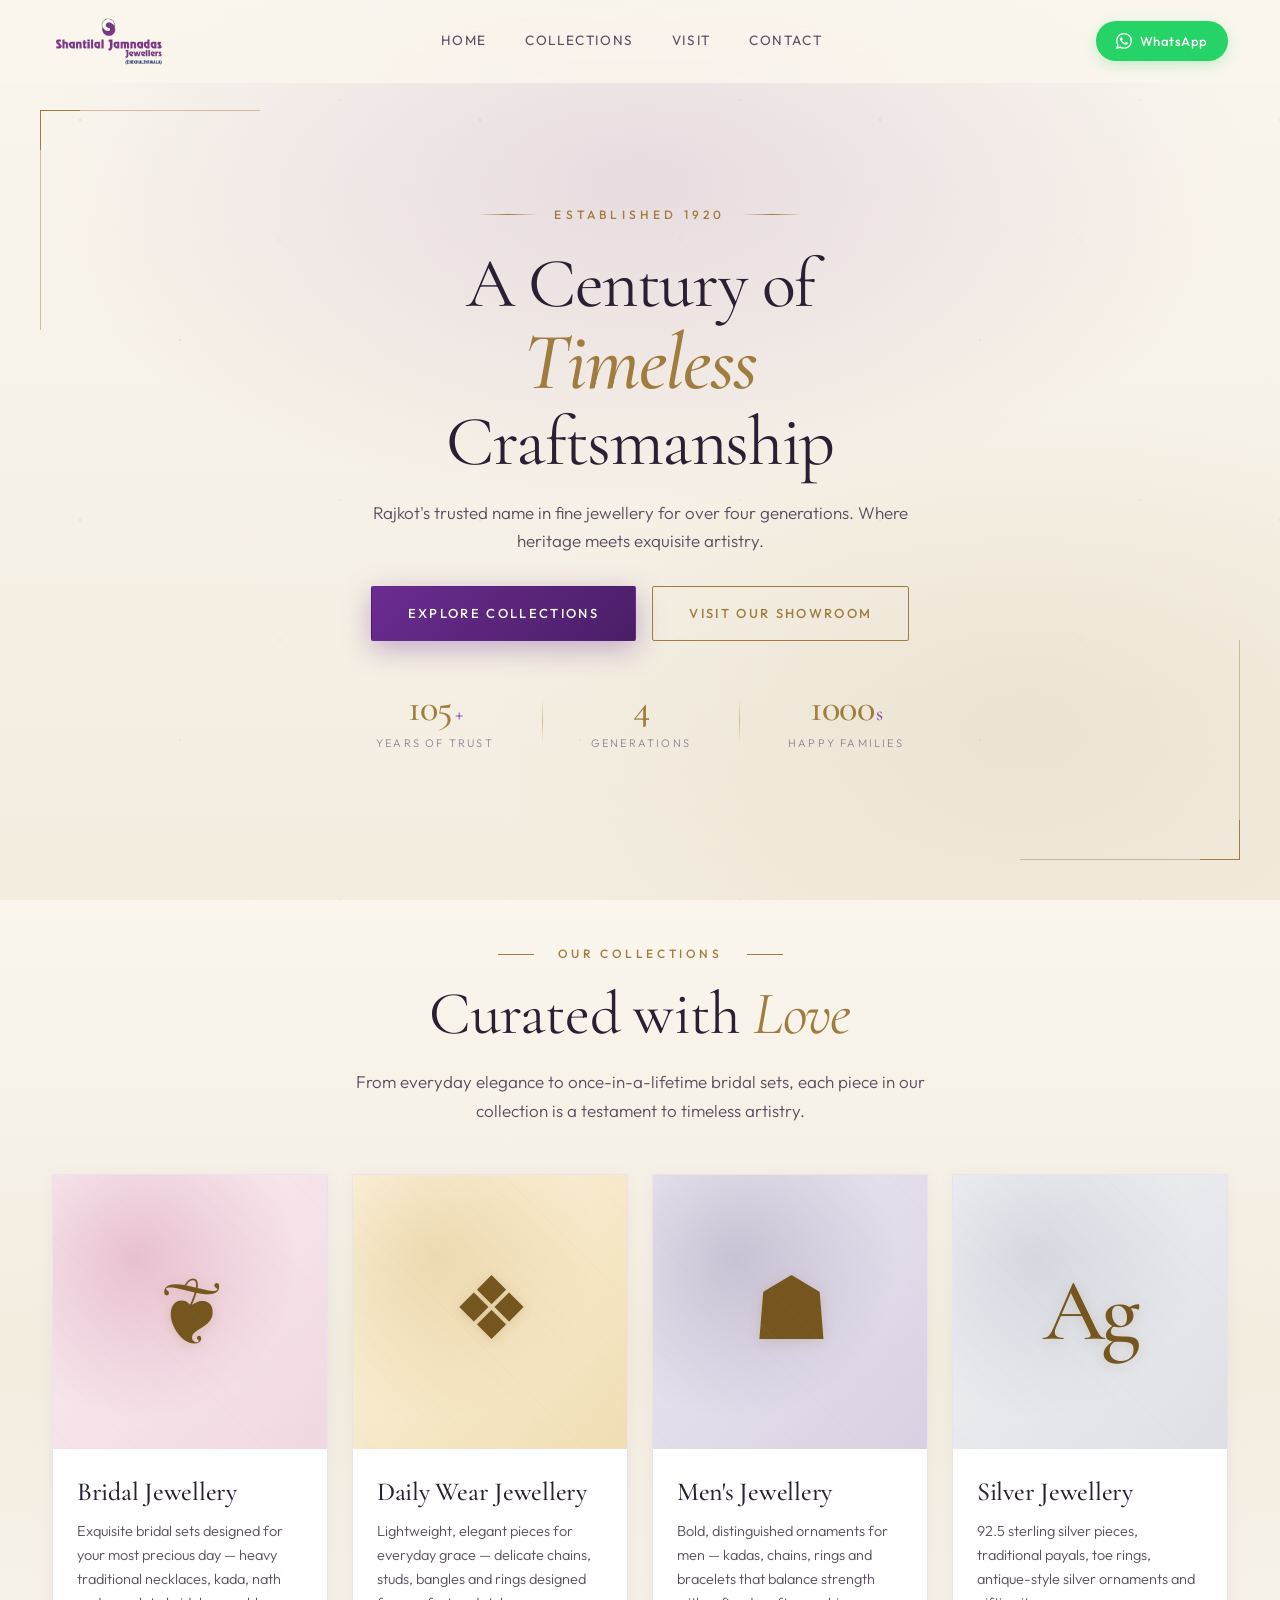
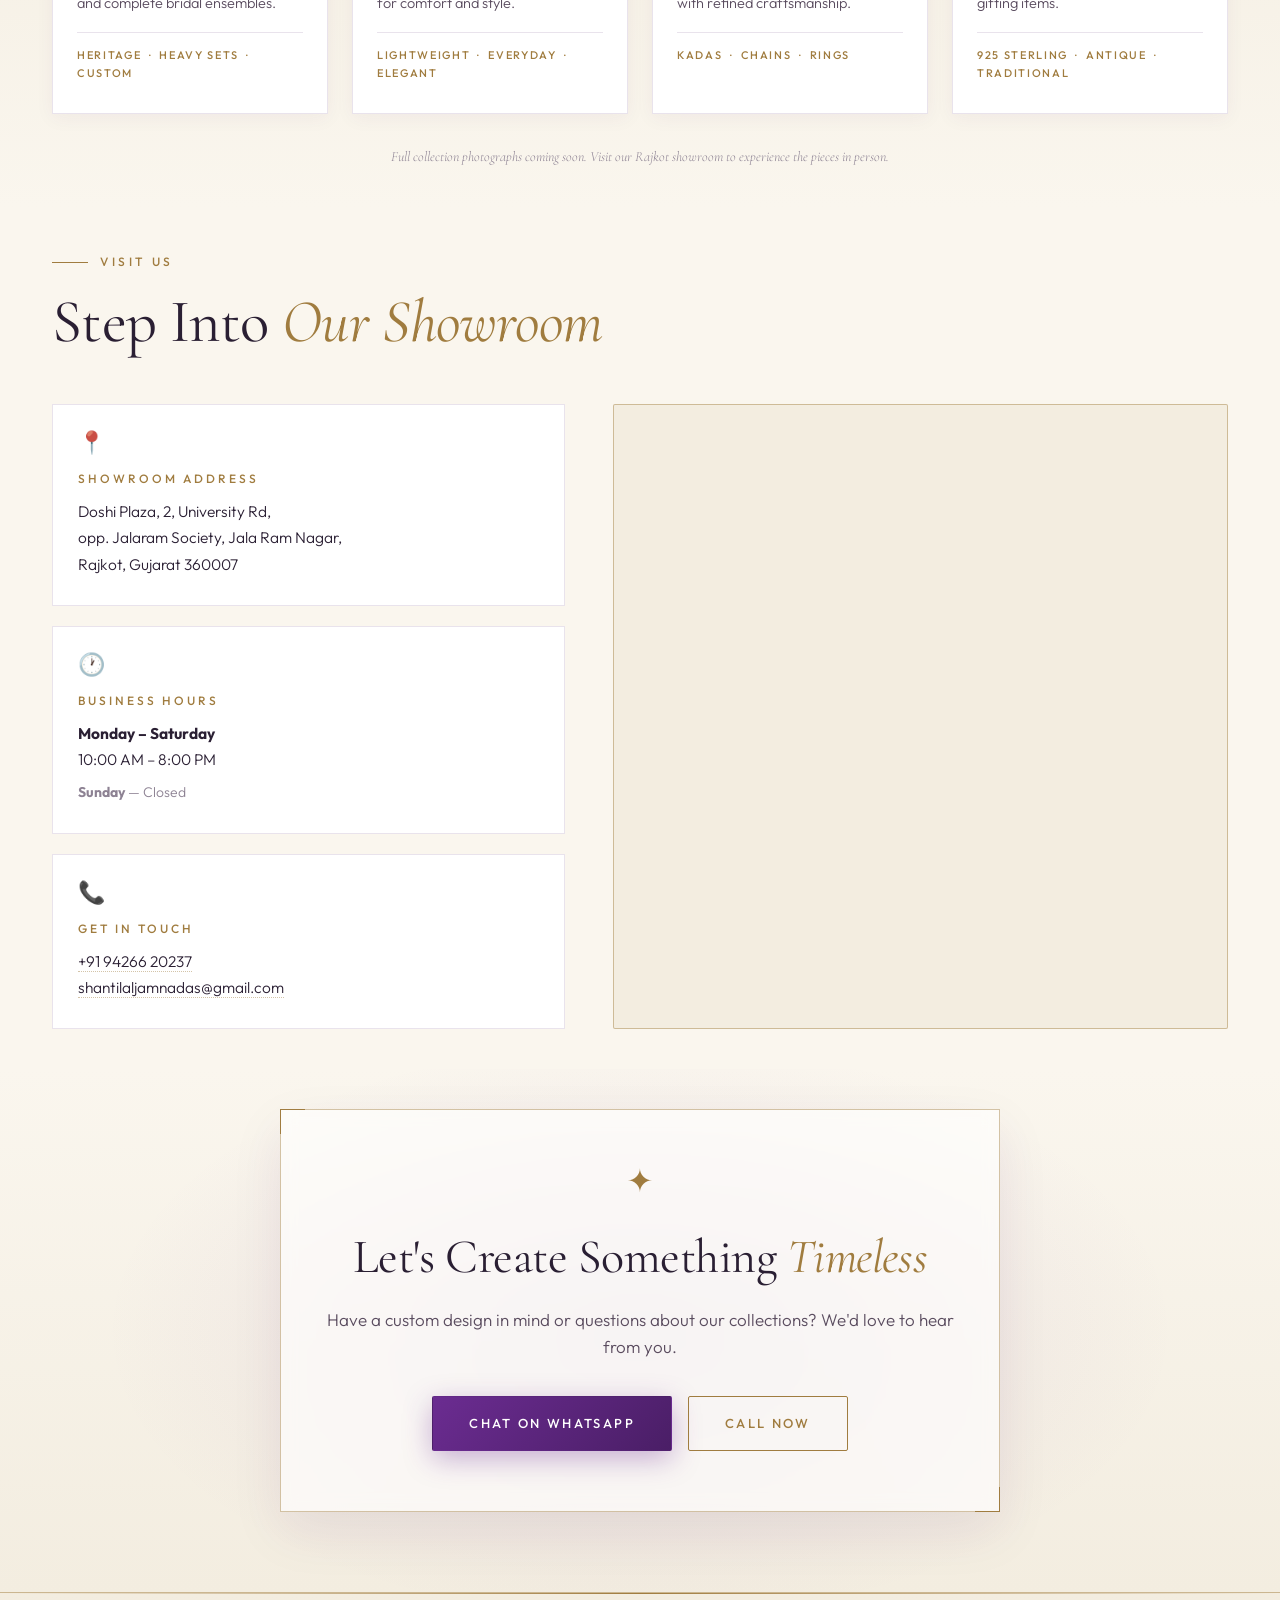
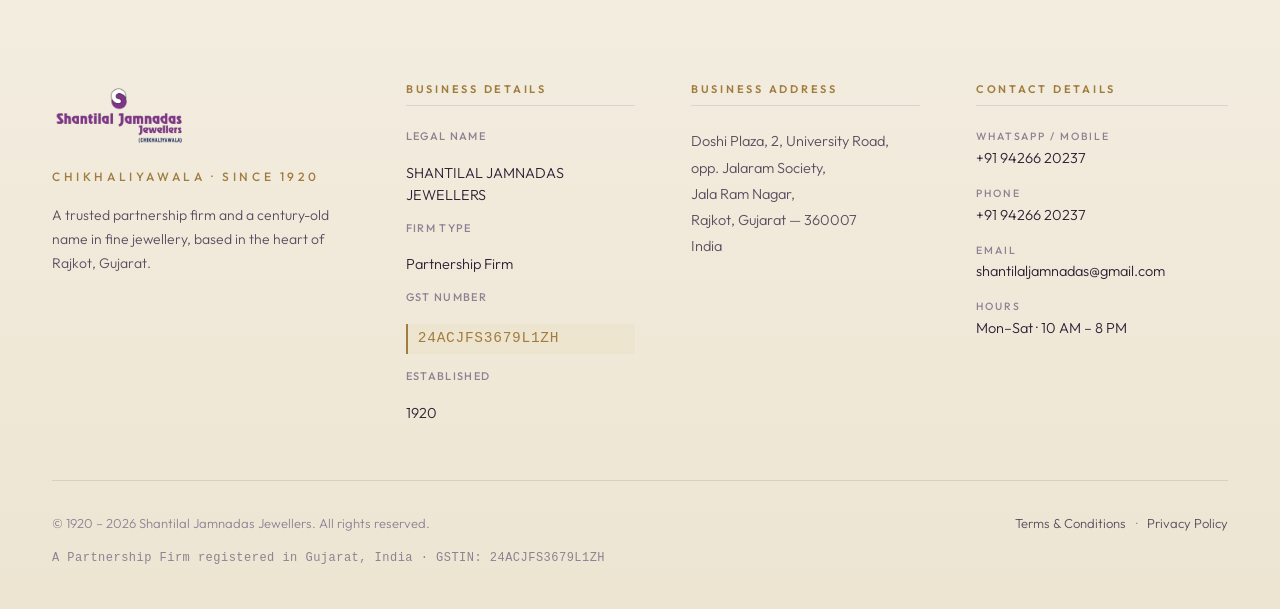
==== index.html @ 240d9456 "feat: initialize Shantilal Jewellery Shop website with landing page and collection showcase" ====
<!DOCTYPE html>
<html lang="en">
<head>
<meta charset="UTF-8" />
<meta name="viewport" content="width=device-width, initial-scale=1.0" />
<title>Shantilal Jamnadas Jewellers — Since 1920 | Rajkot</title>
<meta name="description" content="Shantilal Jamnadas Jewellers (Chikhaliyawala) — a trusted name in fine jewellery since 1920. Gold, Diamond, Silver & Bridal collections in Rajkot, Gujarat." />
<link rel="icon" type="image/png" href="assets/logo.png" />

<!-- Fonts: Cormorant Garamond (display serif) + Outfit (body) -->
<link rel="preconnect" href="https://fonts.googleapis.com" />
<link rel="preconnect" href="https://fonts.gstatic.com" crossorigin />
<link href="https://fonts.googleapis.com/css2?family=Cormorant+Garamond:wght@300;400;500;600;700&family=Outfit:wght@300;400;500;600&display=swap" rel="stylesheet" />

<link rel="stylesheet" href="style.css" />
</head>
<body>

<!-- ============ NAVIGATION ============ -->
<header class="nav">
  <div class="nav__inner">
    <a href="#home" class="nav__logo">
      <img src="assets/logo.png" alt="Shantilal Jamnadas Jewellers" />
    </a>
    <nav class="nav__links" aria-label="Main navigation">
      <a href="#home">Home</a>
      <a href="#collections">Collections</a>
      <a href="#visit">Visit</a>
      <a href="#contact">Contact</a>
    </nav>
    <a href="https://wa.me/919426620237" class="nav__cta" target="_blank" rel="noopener">
      <svg width="16" height="16" viewBox="0 0 24 24" fill="currentColor"><path d="M17.472 14.382c-.297-.149-1.758-.867-2.03-.967-.273-.099-.471-.148-.67.15-.197.297-.767.966-.94 1.164-.173.199-.347.223-.644.075-.297-.15-1.255-.463-2.39-1.475-.883-.788-1.48-1.761-1.653-2.059-.173-.297-.018-.458.13-.606.134-.133.298-.347.446-.52.149-.174.198-.298.298-.497.099-.198.05-.371-.025-.52-.075-.149-.669-1.612-.916-2.207-.242-.579-.487-.5-.669-.51-.173-.008-.371-.01-.57-.01-.198 0-.52.074-.792.372-.272.297-1.04 1.016-1.04 2.479 0 1.462 1.065 2.875 1.213 3.074.149.198 2.096 3.2 5.077 4.487.709.306 1.262.489 1.694.626.712.226 1.36.194 1.872.118.571-.085 1.758-.719 2.006-1.413.248-.694.248-1.289.173-1.413-.074-.124-.272-.198-.57-.347m-5.421 7.403h-.004a9.87 9.87 0 01-5.031-1.378l-.361-.214-3.741.982.998-3.648-.235-.374a9.86 9.86 0 01-1.51-5.26c.001-5.45 4.436-9.884 9.888-9.884 2.64 0 5.122 1.03 6.988 2.898a9.825 9.825 0 012.893 6.994c-.003 5.45-4.437 9.884-9.885 9.884m8.413-18.297A11.815 11.815 0 0012.05 0C5.495 0 .16 5.335.157 11.892c0 2.096.547 4.142 1.588 5.945L.057 24l6.305-1.654a11.882 11.882 0 005.683 1.448h.005c6.554 0 11.89-5.335 11.893-11.893A11.821 11.821 0 0020.885 3.488"/></svg>
      WhatsApp
    </a>
  </div>
</header>

<!-- ============ HERO ============ -->
<section id="home" class="hero">
  <div class="hero__ornament hero__ornament--tl" aria-hidden="true"></div>
  <div class="hero__ornament hero__ornament--br" aria-hidden="true"></div>

  <div class="hero__content">
    <div class="hero__established">
      <span class="line"></span>
      <span>Established 1920</span>
      <span class="line"></span>
    </div>

    <h1 class="hero__title">
      <span class="hero__title-serif">A Century of</span>
      <span class="hero__title-accent">Timeless</span>
      <span class="hero__title-serif">Craftsmanship</span>
    </h1>

    <p class="hero__tagline">
      Rajkot's trusted name in fine jewellery for over four generations.
      Where heritage meets exquisite artistry.
    </p>

    <div class="hero__cta-group">
      <a href="#collections" class="btn btn--primary">Explore Collections</a>
      <a href="#visit" class="btn btn--ghost">Visit Our Showroom</a>
    </div>

    <div class="hero__stats">
      <div class="stat">
        <div class="stat__num">105<span>+</span></div>
        <div class="stat__label">Years of Trust</div>
      </div>
      <div class="stat__divider"></div>
      <div class="stat">
        <div class="stat__num">4</div>
        <div class="stat__label">Generations</div>
      </div>
      <div class="stat__divider"></div>
      <div class="stat">
        <div class="stat__num">1000<span>s</span></div>
        <div class="stat__label">Happy Families</div>
      </div>
    </div>
  </div>
</section>

<!-- ============ COLLECTIONS ============ -->
<section id="collections" class="collections">
  <div class="container">
    <div class="section-head section-head--center">
      <div class="section-head__eyebrow">Our Collections</div>
      <h2 class="section-head__title">Curated with <em>Love</em></h2>
      <p class="section-head__sub">
        From everyday elegance to once-in-a-lifetime bridal sets, each piece in our collection
        is a testament to timeless artistry.
      </p>
    </div>

    <div class="collections__grid">
      <article class="collection-card">
        <div class="collection-card__visual collection-card__visual--bridal">
          <div class="collection-card__pattern" aria-hidden="true"></div>
          <div class="collection-card__emblem">❦</div>
        </div>
        <div class="collection-card__body">
          <h3>Bridal Jewellery</h3>
          <p>Exquisite bridal sets designed for your most precious day — heavy traditional necklaces, kada, nath and complete bridal ensembles.</p>
          <div class="collection-card__meta">Heritage &nbsp;·&nbsp; Heavy Sets &nbsp;·&nbsp; Custom</div>
        </div>
      </article>

      <article class="collection-card">
        <div class="collection-card__visual collection-card__visual--daily">
          <div class="collection-card__pattern" aria-hidden="true"></div>
          <div class="collection-card__emblem">❖</div>
        </div>
        <div class="collection-card__body">
          <h3>Daily Wear Jewellery</h3>
          <p>Lightweight, elegant pieces for everyday grace — delicate chains, studs, bangles and rings designed for comfort and style.</p>
          <div class="collection-card__meta">Lightweight &nbsp;·&nbsp; Everyday &nbsp;·&nbsp; Elegant</div>
        </div>
      </article>

      <article class="collection-card">
        <div class="collection-card__visual collection-card__visual--mens">
          <div class="collection-card__pattern" aria-hidden="true"></div>
          <div class="collection-card__emblem">☗</div>
        </div>
        <div class="collection-card__body">
          <h3>Men's Jewellery</h3>
          <p>Bold, distinguished ornaments for men — kadas, chains, rings and bracelets that balance strength with refined craftsmanship.</p>
          <div class="collection-card__meta">Kadas &nbsp;·&nbsp; Chains &nbsp;·&nbsp; Rings</div>
        </div>
      </article>

      <article class="collection-card">
        <div class="collection-card__visual collection-card__visual--silver">
          <div class="collection-card__pattern" aria-hidden="true"></div>
          <div class="collection-card__emblem">Ag</div>
        </div>
        <div class="collection-card__body">
          <h3>Silver Jewellery</h3>
          <p>92.5 sterling silver pieces, traditional payals, toe rings, antique-style silver ornaments and gifting items.</p>
          <div class="collection-card__meta">925 Sterling &nbsp;·&nbsp; Antique &nbsp;·&nbsp; Traditional</div>
        </div>
      </article>
    </div>

    <div class="collections__note">
      <p>Full collection photographs coming soon. Visit our Rajkot showroom to experience the pieces in person.</p>
    </div>
  </div>
</section>

<!-- ============ VISIT / SHOWROOM ============ -->
<section id="visit" class="visit">
  <div class="container">
    <div class="section-head">
      <div class="section-head__eyebrow">Visit Us</div>
      <h2 class="section-head__title">Step Into <em>Our Showroom</em></h2>
    </div>

    <div class="visit__grid">
      <div class="visit__info">
        <div class="visit-card">
          <div class="visit-card__icon">📍</div>
          <h4>Showroom Address</h4>
          <p>Doshi Plaza, 2, University Rd,<br />opp. Jalaram Society, Jala Ram Nagar,<br />Rajkot, Gujarat 360007</p>
        </div>

        <div class="visit-card">
          <div class="visit-card__icon">🕐</div>
          <h4>Business Hours</h4>
          <p><strong>Monday – Saturday</strong><br />10:00 AM – 8:00 PM</p>
          <p class="visit-card__closed"><strong>Sunday</strong> — Closed</p>
        </div>

        <div class="visit-card">
          <div class="visit-card__icon">📞</div>
          <h4>Get in Touch</h4>
          <p>
            <a href="tel:+919426620237">+91 94266 20237</a><br />
            <a href="mailto:shantilaljamnadas@gmail.com">shantilaljamnadas@gmail.com</a>
          </p>
        </div>
      </div>

      <div class="visit__map">
        <iframe
          src="https://www.google.com/maps?q=Doshi+Plaza,+University+Rd,+Jalaram+Society,+Rajkot,+Gujarat+360007&output=embed"
          width="100%" height="100%" style="border:0;" allowfullscreen="" loading="lazy"
          referrerpolicy="no-referrer-when-downgrade"
          title="Shantilal Jamnadas Jewellers — Rajkot Location">
        </iframe>
      </div>
    </div>
  </div>
</section>

<!-- ============ CONTACT CTA ============ -->
<section id="contact" class="contact-cta">
  <div class="container">
    <div class="contact-cta__inner">
      <div class="contact-cta__ornament" aria-hidden="true">✦</div>
      <h2>Let's Create Something <em>Timeless</em></h2>
      <p>Have a custom design in mind or questions about our collections? We'd love to hear from you.</p>
      <div class="contact-cta__buttons">
        <a href="https://wa.me/919426620237" target="_blank" rel="noopener" class="btn btn--primary">
          Chat on WhatsApp
        </a>
        <a href="tel:+919426620237" class="btn btn--ghost">Call Now</a>
      </div>
    </div>
  </div>
</section>

<!-- ============ FOOTER (Meta Verification Critical Section) ============ -->
<footer class="footer" id="footer">
  <div class="container">
    <div class="footer__grid">

      <div class="footer__brand">
        <img src="assets/logo.png" alt="Shantilal Jamnadas Jewellers" class="footer__logo" />
        <p class="footer__tagline">Chikhaliyawala · Since 1920</p>
        <p class="footer__about">
          A trusted partnership firm and a century-old name in fine jewellery, based in the
          heart of Rajkot, Gujarat.
        </p>
      </div>

      <div class="footer__col">
        <h4>Business Details</h4>
        <dl class="footer__details">
          <dt>Legal Name</dt>
          <dd>SHANTILAL JAMNADAS JEWELLERS</dd>

          <dt>Firm Type</dt>
          <dd>Partnership Firm</dd>

          <dt>GST Number</dt>
          <dd class="footer__gst">24ACJFS3679L1ZH</dd>

          <dt>Established</dt>
          <dd>1920</dd>
        </dl>
      </div>

      <div class="footer__col">
        <h4>Business Address</h4>
        <address>
          Doshi Plaza, 2, University Road,<br />
          opp. Jalaram Society,<br />
          Jala Ram Nagar,<br />
          Rajkot, Gujarat — 360007<br />
          India
        </address>
      </div>

      <div class="footer__col">
        <h4>Contact Details</h4>
        <ul class="footer__contact">
          <li>
            <span class="footer__label">WhatsApp / Mobile</span>
            <a href="https://wa.me/919426620237" target="_blank" rel="noopener">+91 94266 20237</a>
          </li>
          <li>
            <span class="footer__label">Phone</span>
            <a href="tel:+919426620237">+91 94266 20237</a>
          </li>
          <li>
            <span class="footer__label">Email</span>
            <a href="mailto:shantilaljamnadas@gmail.com">shantilaljamnadas@gmail.com</a>
          </li>
          <li>
            <span class="footer__label">Hours</span>
            <span>Mon–Sat · 10 AM – 8 PM</span>
          </li>
        </ul>
      </div>
    </div>

    <div class="footer__bottom">
      <p>© 1920 – <span id="year"></span> Shantilal Jamnadas Jewellers. All rights reserved.</p>
      <nav class="footer__links" aria-label="Legal">
        <a href="terms.html">Terms &amp; Conditions</a>
        <span aria-hidden="true">·</span>
        <a href="privacy.html">Privacy Policy</a>
      </nav>
      <p class="footer__legal">A Partnership Firm registered in Gujarat, India · GSTIN: 24ACJFS3679L1ZH</p>
    </div>
  </div>
</footer>

<script>
  // Year
  document.getElementById('year').textContent = new Date().getFullYear();

  // Smooth scroll (progressive enhancement)
  document.querySelectorAll('a[href^="#"]').forEach(a => {
    a.addEventListener('click', e => {
      const id = a.getAttribute('href');
      if (id.length > 1) {
        const el = document.querySelector(id);
        if (el) { e.preventDefault(); el.scrollIntoView({ behavior: 'smooth', block: 'start' }); }
      }
    });
  });

  // Reveal on scroll
  const io = new IntersectionObserver((entries) => {
    entries.forEach(e => {
      if (e.isIntersecting) { e.target.classList.add('in'); io.unobserve(e.target); }
    });
  }, { threshold: 0.12 });
  document.querySelectorAll('.reveal, .section-head, .collection-card, .visit-card, .heritage__card, .heritage__text > *, .stat').forEach(el => io.observe(el));

  // Sticky nav shadow
  const nav = document.querySelector('.nav');
  window.addEventListener('scroll', () => {
    nav.classList.toggle('nav--scrolled', window.scrollY > 20);
  });
</script>

</body>
</html>
---- style.css ----
/* ============================================================
   SHANTILAL JAMNADAS JEWELLERS — Since 1920
   Heritage Luxury aesthetic · Ivory cream + Purple + Burnished gold
   ============================================================ */

:root {
  /* Brand */
  --purple: #6B2C91;
  --purple-deep: #4a1e66;
  --purple-light: #8b4bb0;

  /* Gold / Accent (tuned for light backgrounds) */
  --gold: #a07c3f;
  --gold-bright: #d4af6a;
  --gold-deep: #75561f;

  /* Neutrals (ivory heritage palette) */
  --bg: #faf6ee;
  --bg-2: #f3ede0;
  --bg-3: #ede5d2;
  --surface: #ffffff;
  --line: rgba(74, 30, 102, 0.12);
  --line-strong: rgba(160, 124, 63, 0.45);

  /* Text */
  --text: #2a1f33;
  --text-soft: #5a4c5f;
  --text-muted: #8d8293;

  /* Typography */
  --font-display: 'Cormorant Garamond', 'Playfair Display', Georgia, serif;
  --font-body: 'Outfit', 'Helvetica Neue', system-ui, sans-serif;

  /* Layout */
  --container: 1240px;
  --radius: 2px;
  --radius-lg: 6px;

  --ease: cubic-bezier(0.22, 1, 0.36, 1);
}

/* -------- Reset -------- */
* { box-sizing: border-box; margin: 0; padding: 0; }
html { scroll-behavior: smooth; }
body {
  font-family: var(--font-body);
  background: var(--bg);
  color: var(--text);
  line-height: 1.6;
  font-weight: 300;
  -webkit-font-smoothing: antialiased;
  overflow-x: hidden;
  font-size: 16px;
}
img { max-width: 100%; display: block; }
a { color: inherit; text-decoration: none; transition: color .25s var(--ease); }
button { font-family: inherit; cursor: pointer; border: none; background: none; color: inherit; }

.container {
  max-width: var(--container);
  margin: 0 auto;
  padding: 0 32px;
}

/* -------- Typography utility -------- */
h1, h2, h3, h4 {
  font-family: var(--font-display);
  font-weight: 500;
  letter-spacing: -0.01em;
  line-height: 1.15;
}

em { font-style: italic; color: var(--gold); font-weight: 400; }

/* ============================================================
   NAVIGATION
   ============================================================ */
.nav {
  position: fixed; top: 0; left: 0; right: 0; z-index: 100;
  background: rgba(250, 246, 238, 0.78);
  backdrop-filter: blur(18px) saturate(140%);
  -webkit-backdrop-filter: blur(18px) saturate(140%);
  border-bottom: 1px solid transparent;
  transition: all .3s var(--ease);
}
.nav--scrolled {
  background: rgba(250, 246, 238, 0.95);
  border-bottom: 1px solid var(--line);
  box-shadow: 0 4px 20px rgba(74, 30, 102, 0.06);
}
.nav__inner {
  max-width: var(--container);
  margin: 0 auto;
  padding: 14px 32px;
  display: flex;
  align-items: center;
  justify-content: space-between;
  gap: 32px;
}
.nav__logo img {
  height: 54px;
  width: auto;
  transition: transform .3s var(--ease);
}
.nav__logo:hover img { transform: scale(1.05); }
.nav__links {
  display: flex;
  gap: 38px;
  font-size: 13.5px;
  letter-spacing: 0.12em;
  text-transform: uppercase;
  font-weight: 400;
}
.nav__links a {
  position: relative;
  color: var(--text-soft);
  padding: 6px 0;
}
.nav__links a::after {
  content: '';
  position: absolute;
  left: 0; bottom: 0;
  width: 0; height: 1px;
  background: var(--gold);
  transition: width .3s var(--ease);
}
.nav__links a:hover { color: var(--gold); }
.nav__links a:hover::after { width: 100%; }

.nav__cta {
  display: inline-flex; align-items: center; gap: 8px;
  padding: 10px 20px;
  background: #25D366;
  color: #fff;
  border-radius: 100px;
  font-size: 13px;
  font-weight: 500;
  letter-spacing: 0.04em;
  transition: all .3s var(--ease);
  box-shadow: 0 4px 14px rgba(37, 211, 102, 0.25);
}
.nav__cta:hover {
  transform: translateY(-1px);
  box-shadow: 0 6px 20px rgba(37, 211, 102, 0.4);
}

/* ============================================================
   HERO
   ============================================================ */
.hero {
  min-height: 100vh;
  display: flex;
  align-items: center;
  justify-content: center;
  position: relative;
  padding: 90px 32px 40px;
  overflow: hidden;
  background:
    radial-gradient(ellipse 80% 60% at 50% 20%, rgba(107, 44, 145, 0.12), transparent 60%),
    radial-gradient(ellipse 60% 50% at 80% 80%, rgba(160, 124, 63, 0.1), transparent 70%),
    linear-gradient(180deg, #faf6ee 0%, #f3ede0 100%);
}

.hero::before {
  content: '';
  position: absolute; inset: 0;
  background-image:
    radial-gradient(1.5px 1.5px at 20% 30%, rgba(160, 124, 63, 0.35), transparent),
    radial-gradient(1px 1px at 70% 60%, rgba(107, 44, 145, 0.3), transparent),
    radial-gradient(1.5px 1.5px at 45% 85%, rgba(160, 124, 63, 0.3), transparent),
    radial-gradient(1px 1px at 85% 25%, rgba(107, 44, 145, 0.28), transparent);
  background-size: 400px 400px;
  opacity: 0.7;
  pointer-events: none;
}

.hero__ornament {
  position: absolute;
  width: 220px; height: 220px;
  border: 1px solid var(--line-strong);
  pointer-events: none;
}
.hero__ornament--tl {
  top: 110px; left: 40px;
  border-right: none; border-bottom: none;
}
.hero__ornament--tl::before,
.hero__ornament--tl::after {
  content: '';
  position: absolute;
  background: var(--gold);
}
.hero__ornament--tl::before { top: -1px; left: -1px; width: 40px; height: 1px; }
.hero__ornament--tl::after { top: -1px; left: -1px; width: 1px; height: 40px; }

.hero__ornament--br {
  bottom: 40px; right: 40px;
  border-left: none; border-top: none;
}
.hero__ornament--br::before,
.hero__ornament--br::after {
  content: '';
  position: absolute;
  background: var(--gold);
}
.hero__ornament--br::before { bottom: -1px; right: -1px; width: 40px; height: 1px; }
.hero__ornament--br::after { bottom: -1px; right: -1px; width: 1px; height: 40px; }

.hero__content {
  text-align: center;
  position: relative;
  z-index: 2;
  max-width: 920px;
  animation: heroFade 1.4s var(--ease) both;
}

@keyframes heroFade {
  from { opacity: 0; transform: translateY(20px); }
  to { opacity: 1; transform: translateY(0); }
}

.hero__established {
  display: inline-flex;
  align-items: center;
  gap: 16px;
  color: var(--gold);
  font-size: 12px;
  letter-spacing: 0.35em;
  text-transform: uppercase;
  margin-bottom: 22px;
  font-weight: 500;
}
.hero__established .line {
  width: 60px; height: 1px;
  background: linear-gradient(90deg, transparent, var(--gold), transparent);
}

.hero__title {
  font-family: var(--font-display);
  font-size: clamp(2.4rem, 5.5vw, 4.4rem);
  line-height: 1.05;
  font-weight: 400;
  margin-bottom: 20px;
  letter-spacing: -0.02em;
}
.hero__title span { display: block; }
.hero__title-serif { color: var(--text); }
.hero__title-accent {
  font-style: italic;
  color: var(--gold);
  font-weight: 500;
  font-size: 1.15em;
  position: relative;
  display: inline-block !important;
  padding: 0 0.15em;
}

.hero__tagline {
  font-size: 17px;
  color: var(--text-soft);
  max-width: 560px;
  margin: 0 auto 32px;
  line-height: 1.6;
  font-weight: 300;
}

.hero__cta-group {
  display: flex; gap: 16px;
  justify-content: center;
  flex-wrap: wrap;
  margin-bottom: 48px;
}

/* Buttons */
.btn {
  display: inline-flex; align-items: center; justify-content: center;
  padding: 16px 36px;
  font-family: var(--font-body);
  font-size: 13px;
  font-weight: 500;
  letter-spacing: 0.18em;
  text-transform: uppercase;
  border-radius: 2px;
  transition: all .35s var(--ease);
  position: relative;
  cursor: pointer;
  border: 1px solid transparent;
}
.btn--primary {
  background: linear-gradient(135deg, var(--purple) 0%, var(--purple-deep) 100%);
  color: #fff;
  box-shadow: 0 8px 28px rgba(107, 44, 145, 0.35);
}
.btn--primary:hover {
  background: linear-gradient(135deg, var(--purple-light) 0%, var(--purple) 100%);
  transform: translateY(-2px);
  box-shadow: 0 12px 36px rgba(107, 44, 145, 0.5);
}
.btn--ghost {
  background: transparent;
  color: var(--gold);
  border: 1px solid var(--gold);
}
.btn--ghost:hover {
  background: var(--gold);
  color: var(--bg);
}

.hero__stats {
  display: flex;
  justify-content: center;
  align-items: center;
  gap: 48px;
  flex-wrap: wrap;
}
.stat {
  text-align: center;
  opacity: 0;
  transform: translateY(20px);
  transition: all .8s var(--ease);
}
.stat.in { opacity: 1; transform: translateY(0); }
.stat__num {
  font-family: var(--font-display);
  font-size: 2.4rem;
  font-weight: 500;
  color: var(--gold);
  line-height: 1;
  letter-spacing: -0.02em;
}
.stat__num span {
  font-size: 0.55em;
  color: var(--purple-light);
  margin-left: 2px;
}
.stat__label {
  font-size: 11px;
  text-transform: uppercase;
  letter-spacing: 0.2em;
  color: var(--text-muted);
  margin-top: 8px;
}
.stat__divider {
  width: 1px;
  height: 44px;
  background: linear-gradient(180deg, transparent, var(--line-strong), transparent);
}

/* ============================================================
   SECTION HEAD (shared)
   ============================================================ */
.section-head {
  margin-bottom: 48px;
  opacity: 0;
  transform: translateY(20px);
  transition: all .9s var(--ease);
}
.section-head.in { opacity: 1; transform: translateY(0); }
.section-head--center { text-align: center; }
.section-head--center .section-head__sub { margin-left: auto; margin-right: auto; }

.section-head__eyebrow {
  color: var(--gold);
  font-size: 12px;
  letter-spacing: 0.3em;
  text-transform: uppercase;
  font-weight: 500;
  margin-bottom: 18px;
  display: inline-block;
  position: relative;
  padding-left: 48px;
}
.section-head__eyebrow::before {
  content: '';
  position: absolute;
  left: 0; top: 50%;
  width: 36px; height: 1px;
  background: var(--gold);
}
.section-head--center .section-head__eyebrow { padding: 0 60px; }
.section-head--center .section-head__eyebrow::before { left: 0; }
.section-head--center .section-head__eyebrow::after {
  content: '';
  position: absolute;
  right: 0; top: 50%;
  width: 36px; height: 1px;
  background: var(--gold);
}

.section-head__title {
  font-size: clamp(2.2rem, 5vw, 3.8rem);
  font-weight: 400;
  line-height: 1.1;
  color: var(--text);
  max-width: 700px;
}
.section-head--center .section-head__title { margin: 0 auto; }
.section-head__sub {
  color: var(--text-soft);
  font-size: 17px;
  max-width: 580px;
  margin-top: 20px;
  line-height: 1.7;
  font-weight: 300;
}

/* ============================================================
   HERITAGE / ABOUT
   ============================================================ */
.heritage {
  padding: 130px 0;
  background: var(--bg);
  position: relative;
}
.heritage::before {
  content: '';
  position: absolute;
  top: 0; left: 50%;
  transform: translateX(-50%);
  width: 1px; height: 64px;
  background: linear-gradient(180deg, var(--gold), transparent);
}

.heritage__grid {
  display: grid;
  grid-template-columns: 1.2fr 1fr;
  gap: 80px;
  align-items: center;
}

.heritage__text > * {
  opacity: 0;
  transform: translateY(20px);
  transition: all .8s var(--ease);
}
.heritage__text > *.in { opacity: 1; transform: translateY(0); }
.heritage__text > *:nth-child(2).in { transition-delay: .1s; }
.heritage__text > *:nth-child(3).in { transition-delay: .2s; }
.heritage__text > *:nth-child(4).in { transition-delay: .3s; }

.heritage__lead {
  font-family: var(--font-display);
  font-size: 24px;
  line-height: 1.5;
  color: var(--text);
  font-weight: 400;
  margin-bottom: 24px;
}
.heritage__text p {
  color: var(--text-soft);
  margin-bottom: 20px;
  font-size: 16px;
  line-height: 1.8;
}

.heritage__values {
  margin-top: 40px;
  display: flex;
  flex-direction: column;
  gap: 20px;
}
.value {
  display: flex;
  align-items: flex-start;
  gap: 20px;
  padding: 18px 0;
  border-top: 1px solid var(--line);
}
.value:last-child { border-bottom: 1px solid var(--line); }

.value__icon {
  font-size: 24px;
  color: var(--gold);
  line-height: 1;
  padding-top: 2px;
  min-width: 32px;
}
.value__text h4 {
  font-family: var(--font-body);
  font-size: 15px;
  font-weight: 500;
  color: var(--text);
  letter-spacing: 0.02em;
  margin-bottom: 4px;
}
.value__text p {
  font-size: 14px;
  color: var(--text-muted);
  margin: 0;
}

/* Heritage visual card */
.heritage__visual {
  display: flex; justify-content: center;
}
.heritage__card {
  position: relative;
  width: 100%;
  max-width: 400px;
  aspect-ratio: 4 / 5;
  background:
    radial-gradient(ellipse at top, rgba(107, 44, 145, 0.12), transparent 60%),
    linear-gradient(135deg, #ffffff 0%, #f3ede0 100%);
  border: 1px solid var(--line-strong);
  box-shadow: 0 20px 50px rgba(74, 30, 102, 0.08);
  display: flex;
  flex-direction: column;
  align-items: center;
  justify-content: center;
  padding: 40px 32px;
  text-align: center;
  opacity: 0;
  transform: translateY(30px) scale(0.97);
  transition: all 1.2s var(--ease);
}
.heritage__card.in { opacity: 1; transform: translateY(0) scale(1); }
.heritage__card::before,
.heritage__card::after {
  content: '';
  position: absolute;
  width: 60px; height: 60px;
  border: 1px solid var(--gold);
}
.heritage__card::before { top: 16px; left: 16px; border-right: none; border-bottom: none; }
.heritage__card::after { bottom: 16px; right: 16px; border-left: none; border-top: none; }

.heritage__year {
  font-family: var(--font-display);
  font-size: 6rem;
  font-weight: 500;
  color: var(--gold);
  line-height: 1;
  letter-spacing: -0.03em;
  margin-bottom: 24px;
}
.heritage__decor {
  width: 80px; height: 1px;
  background: linear-gradient(90deg, transparent, var(--gold), transparent);
  margin-bottom: 24px;
  position: relative;
}
.heritage__decor::after {
  content: '◆';
  position: absolute;
  left: 50%; top: 50%;
  transform: translate(-50%, -50%);
  color: var(--gold);
  background: #ffffff;
  padding: 0 10px;
  font-size: 10px;
}
.heritage__card-text {
  font-family: var(--font-display);
  font-size: 22px;
  color: var(--text);
  line-height: 1.5;
  font-weight: 400;
}
.heritage__signature {
  margin-top: 28px;
  color: var(--purple-light);
  font-size: 12px;
  letter-spacing: 0.3em;
  text-transform: uppercase;
}

/* ============================================================
   COLLECTIONS
   ============================================================ */
.collections {
  padding: 40px 0;
  background:
    linear-gradient(180deg, var(--bg) 0%, var(--bg-2) 50%, var(--bg) 100%);
  position: relative;
}
.collections__grid {
  display: grid;
  grid-template-columns: repeat(4, 1fr);
  gap: 24px;
}

.collection-card {
  background: var(--surface);
  border: 1px solid var(--line);
  overflow: hidden;
  opacity: 0;
  transform: translateY(25px);
  position: relative;
  box-shadow: 0 4px 18px rgba(74, 30, 102, 0.05);
  transition: all .6s var(--ease), border-color .35s var(--ease), box-shadow .35s var(--ease);
}
.collection-card.in { opacity: 1; transform: translateY(0); }
.collection-card:nth-child(2).in { transition-delay: .1s; }
.collection-card:nth-child(3).in { transition-delay: .2s; }
.collection-card:nth-child(4).in { transition-delay: .3s; }

.collection-card:hover {
  border-color: var(--gold);
  transform: translateY(-6px);
  box-shadow: 0 20px 50px rgba(74, 30, 102, 0.15);
}

.collection-card__visual {
  aspect-ratio: 1 / 1;
  position: relative;
  display: flex;
  align-items: center;
  justify-content: center;
  overflow: hidden;
}
.collection-card__visual--gold {
  background:
    radial-gradient(ellipse at 30% 30%, rgba(212, 175, 106, 0.35), transparent 60%),
    linear-gradient(135deg, #faf0dc 0%, #ecdcb5 100%);
}
.collection-card__visual--diamond {
  background:
    radial-gradient(ellipse at 30% 30%, rgba(150, 185, 215, 0.3), transparent 60%),
    linear-gradient(135deg, #f3f6fb 0%, #dce3ee 100%);
}
.collection-card__visual--silver {
  background:
    radial-gradient(ellipse at 30% 30%, rgba(160, 170, 185, 0.3), transparent 60%),
    linear-gradient(135deg, #f2f2f5 0%, #dee0e6 100%);
}
.collection-card__visual--bridal {
  background:
    radial-gradient(ellipse at 30% 30%, rgba(184, 76, 124, 0.25), transparent 60%),
    linear-gradient(135deg, #fbeef2 0%, #f1d8e1 100%);
}
.collection-card__visual--daily {
  background:
    radial-gradient(ellipse at 30% 30%, rgba(212, 175, 106, 0.32), transparent 60%),
    linear-gradient(135deg, #fdf4df 0%, #f0deb4 100%);
}
.collection-card__visual--mens {
  background:
    radial-gradient(ellipse at 30% 30%, rgba(107, 100, 135, 0.25), transparent 60%),
    linear-gradient(135deg, #eee8f3 0%, #d9d1e3 100%);
}

.collection-card__pattern {
  position: absolute; inset: 0;
  background-image:
    repeating-linear-gradient(45deg, transparent 0 14px, rgba(212, 175, 106, 0.04) 14px 15px);
  pointer-events: none;
}
.collection-card__emblem {
  font-family: var(--font-display);
  font-size: 5.5rem;
  font-weight: 500;
  color: var(--gold-deep);
  letter-spacing: -0.04em;
  text-shadow: 0 2px 12px rgba(160, 124, 63, 0.25);
  transition: transform .5s var(--ease);
}
.collection-card:hover .collection-card__emblem { transform: scale(1.08); }

.collection-card__body {
  padding: 28px 24px 30px;
}
.collection-card__body h3 {
  font-family: var(--font-display);
  font-size: 26px;
  font-weight: 500;
  color: var(--text);
  margin-bottom: 12px;
  letter-spacing: -0.01em;
}
.collection-card__body p {
  color: var(--text-soft);
  font-size: 14.5px;
  line-height: 1.65;
  margin-bottom: 18px;
  font-weight: 300;
}
.collection-card__meta {
  font-size: 11px;
  color: var(--gold);
  letter-spacing: 0.15em;
  text-transform: uppercase;
  padding-top: 14px;
  border-top: 1px solid var(--line);
  font-weight: 500;
}

.collections__note {
  margin-top: 32px;
  text-align: center;
}
.collections__note p {
  color: var(--text-muted);
  font-size: 14px;
  font-style: italic;
  font-family: var(--font-display);
}

/* ============================================================
   VISIT
   ============================================================ */
.visit {
  padding: 40px 0;
  background: var(--bg);
}

.visit__grid {
  display: grid;
  grid-template-columns: 1fr 1.2fr;
  gap: 48px;
  align-items: stretch;
}

.visit__info {
  display: flex;
  flex-direction: column;
  gap: 20px;
}
.visit-card {
  background: var(--surface);
  border: 1px solid var(--line);
  padding: 20px 25px;
  position: relative;
  transition: all .35s var(--ease);
  opacity: 0;
  transform: translateY(20px);
}
.visit-card.in { opacity: 1; transform: translateY(0); }
.visit-card:nth-child(2).in { transition-delay: .1s; }
.visit-card:nth-child(3).in { transition-delay: .2s; }

.visit-card:hover {
  border-color: var(--line-strong);
  transform: translateY(-3px);
}
.visit-card__icon {
  font-size: 22px;
  margin-bottom: 12px;
  filter: grayscale(0.3);
}
.visit-card h4 {
  font-family: var(--font-body);
  font-size: 12px;
  font-weight: 500;
  color: var(--gold);
  letter-spacing: 0.25em;
  text-transform: uppercase;
  margin-bottom: 12px;
}
.visit-card p {
  color: var(--text);
  font-size: 15.5px;
  line-height: 1.7;
  margin-bottom: 8px;
}
.visit-card a { color: var(--text); border-bottom: 1px dotted var(--line-strong); }
.visit-card a:hover { color: var(--gold); }
.visit-card__closed { color: var(--text-muted) !important; font-size: 14px !important; }

.visit__map {
  border: 1px solid var(--line-strong);
  border-radius: var(--radius);
  overflow: hidden;
  height: 100%;
  min-height: 400px;
  background: var(--bg-2);
  position: relative;
}
.visit__map iframe {
  filter: grayscale(0.15) contrast(1.02);
}

/* ============================================================
   CONTACT CTA
   ============================================================ */
.contact-cta {
  padding: 40px 0 80px;
  background:
    radial-gradient(ellipse 60% 80% at 50% 50%, rgba(107, 44, 145, 0.1), transparent 70%),
    linear-gradient(180deg, var(--bg) 0%, var(--bg-2) 100%);
  position: relative;
  overflow: hidden;
}

.contact-cta__inner {
  max-width: 720px;
  margin: 0 auto;
  text-align: center;
  padding: 45px 40px 60px;
  border: 1px solid var(--line-strong);
  background: rgba(255, 255, 255, 0.65);
  backdrop-filter: blur(8px);
  box-shadow: 0 20px 50px rgba(74, 30, 102, 0.08);
  position: relative;
}
.contact-cta__inner::before,
.contact-cta__inner::after {
  content: '';
  position: absolute;
  width: 24px; height: 24px;
  border: 1px solid var(--gold);
}
.contact-cta__inner::before { top: -1px; left: -1px; border-right: none; border-bottom: none; }
.contact-cta__inner::after { bottom: -1px; right: -1px; border-left: none; border-top: none; }

.contact-cta__ornament {
  font-size: 32px;
  color: var(--gold);
  margin-bottom: 24px;
}
.contact-cta h2 {
  font-size: clamp(2rem, 4vw, 3rem);
  color: var(--text);
  font-weight: 400;
  margin-bottom: 20px;
}
.contact-cta p {
  color: var(--text-soft);
  font-size: 17px;
  margin-bottom: 36px;
  font-weight: 300;
}
.contact-cta__buttons {
  display: flex;
  gap: 16px;
  justify-content: center;
  flex-wrap: wrap;
}

/* ============================================================
   FOOTER (Meta verification critical)
   ============================================================ */
.footer {
  background: linear-gradient(180deg, var(--bg-2) 0%, var(--bg-3) 100%);
  color: var(--text);
  padding: 90px 0 40px;
  border-top: 1px solid var(--line-strong);
  position: relative;
}
.footer::before {
  content: '';
  position: absolute;
  top: 0; left: 0; right: 0;
  height: 1px;
  background: linear-gradient(90deg, transparent, var(--gold), transparent);
}

.footer__grid {
  display: grid;
  grid-template-columns: 1.3fr 1fr 1fr 1.1fr;
  gap: 56px;
  margin-bottom: 56px;
}

.footer__logo {
  height: 64px;
  width: auto;
  margin-bottom: 20px;
}
.footer__tagline {
  color: var(--gold);
  font-size: 12px;
  letter-spacing: 0.3em;
  text-transform: uppercase;
  margin-bottom: 18px;
  font-weight: 500;
}
.footer__about {
  color: var(--text-soft);
  font-size: 14px;
  line-height: 1.7;
  max-width: 280px;
}

.footer__col h4 {
  font-family: var(--font-body);
  font-size: 11px;
  letter-spacing: 0.25em;
  text-transform: uppercase;
  color: var(--gold);
  font-weight: 600;
  margin-bottom: 22px;
  padding-bottom: 10px;
  border-bottom: 1px solid var(--line);
}

/* Business Details (dl) */
.footer__details {
  display: grid;
  grid-template-columns: 1fr;
  gap: 14px;
}
.footer__details dt {
  font-size: 11px;
  color: var(--text-muted);
  text-transform: uppercase;
  letter-spacing: 0.12em;
  margin-bottom: 2px;
  font-weight: 500;
}
.footer__details dd {
  color: var(--text);
  font-size: 14.5px;
  line-height: 1.5;
}
.footer__gst {
  font-family: 'Courier New', monospace;
  color: var(--gold) !important;
  letter-spacing: 0.05em;
  font-weight: 500;
  padding: 4px 10px;
  background: rgba(212, 175, 106, 0.08);
  border-left: 2px solid var(--gold);
  display: inline-block;
  margin-top: 2px;
}

/* Address */
.footer address {
  color: var(--text-soft);
  font-style: normal;
  font-size: 14.5px;
  line-height: 1.8;
}

/* Contact list */
.footer__contact {
  list-style: none;
  display: flex;
  flex-direction: column;
  gap: 16px;
}
.footer__contact li {
  display: flex;
  flex-direction: column;
  gap: 2px;
}
.footer__label {
  font-size: 10.5px;
  color: var(--text-muted);
  text-transform: uppercase;
  letter-spacing: 0.18em;
  font-weight: 500;
}
.footer__contact a, .footer__contact span:not(.footer__label) {
  color: var(--text);
  font-size: 14.5px;
  line-height: 1.5;
  transition: color .2s;
}
.footer__contact a:hover { color: var(--gold); }

.footer__bottom {
  padding-top: 32px;
  border-top: 1px solid var(--line);
  display: flex;
  justify-content: space-between;
  align-items: center;
  flex-wrap: wrap;
  gap: 16px;
}
.footer__bottom p {
  color: var(--text-muted);
  font-size: 13px;
}
.footer__legal {
  font-family: 'Courier New', monospace;
  font-size: 12px !important;
  letter-spacing: 0.04em;
}
.footer__links {
  display: inline-flex;
  align-items: center;
  gap: 10px;
  font-size: 13px;
}
.footer__links a {
  color: var(--text-soft);
  transition: color .2s;
}
.footer__links a:hover { color: var(--gold); }
.footer__links span { color: var(--text-muted); }

/* ============================================================
   LEGAL PAGES (Terms, Privacy)
   ============================================================ */
.legal-page {
  padding: 140px 0 100px;
  background: var(--bg);
  min-height: 100vh;
}
.legal-page__head {
  text-align: center;
  margin-bottom: 56px;
  padding-bottom: 40px;
  border-bottom: 1px solid var(--line);
}
.legal-page__eyebrow {
  color: var(--gold);
  font-size: 12px;
  letter-spacing: 0.3em;
  text-transform: uppercase;
  font-weight: 500;
  margin-bottom: 14px;
}
.legal-page__title {
  font-family: var(--font-display);
  font-size: clamp(2.2rem, 4.5vw, 3.4rem);
  font-weight: 500;
  color: var(--text);
  line-height: 1.1;
  letter-spacing: -0.01em;
}
.legal-page__updated {
  margin-top: 16px;
  color: var(--text-muted);
  font-size: 13px;
  letter-spacing: 0.05em;
}

.legal-content {
  max-width: 820px;
  margin: 0 auto;
  color: var(--text-soft);
  font-size: 15.5px;
  line-height: 1.8;
}
.legal-content h2 {
  font-family: var(--font-display);
  font-size: 1.7rem;
  color: var(--text);
  font-weight: 500;
  margin: 44px 0 14px;
  letter-spacing: -0.01em;
}
.legal-content h2:first-child { margin-top: 0; }
.legal-content h3 {
  font-family: var(--font-body);
  font-size: 1.05rem;
  font-weight: 600;
  color: var(--text);
  margin: 24px 0 8px;
  letter-spacing: 0.01em;
}
.legal-content p { margin-bottom: 14px; }
.legal-content ul, .legal-content ol {
  margin: 0 0 16px 22px;
  padding: 0;
}
.legal-content li { margin-bottom: 8px; }
.legal-content a {
  color: var(--gold);
  border-bottom: 1px dotted var(--line-strong);
}
.legal-content a:hover { color: var(--gold-deep); }
.legal-content strong { color: var(--text); font-weight: 600; }

.legal-callout {
  margin: 28px 0;
  padding: 20px 24px;
  background: #ffffff;
  border-left: 3px solid var(--gold);
  border-radius: 2px;
  box-shadow: 0 4px 18px rgba(74, 30, 102, 0.05);
}
.legal-callout p { margin: 0; color: var(--text); font-size: 14.5px; }

@media (max-width: 768px) {
  .legal-page { padding: 110px 0 70px; }
  .legal-content { font-size: 15px; }
  .legal-content h2 { font-size: 1.45rem; margin-top: 34px; }
  .footer__bottom { justify-content: center; text-align: center; }
  .footer__links { justify-content: center; }
}

/* ============================================================
   REVEAL ANIMATION (generic)
   ============================================================ */
.reveal {
  opacity: 0;
  transform: translateY(20px);
  transition: all .8s var(--ease);
}
.reveal.in { opacity: 1; transform: translateY(0); }

/* ============================================================
   RESPONSIVE
   ============================================================ */
@media (max-width: 1024px) {
  .visit__grid { grid-template-columns: 1fr; gap: 32px; }
  .collections__grid { grid-template-columns: repeat(2, 1fr); }
  .footer__grid { grid-template-columns: 1fr 1fr; gap: 40px; }
  .hero__ornament { width: 140px; height: 140px; }
}

@media (max-width: 768px) {
  .container { padding: 0 22px; }
  .nav__inner { padding: 12px 22px; gap: 16px; }
  .nav__links { display: none; }
  .nav__logo img { height: 42px; }
  .nav__cta { padding: 8px 14px; font-size: 12px; }

  .hero { padding: 90px 22px 40px; min-height: 100vh; max-height: 100vh; }
  .hero__ornament { display: none; }
  .hero__established { margin-bottom: 18px; letter-spacing: 0.25em; font-size: 11px; }
  .hero__established .line { width: 30px; }
  .hero__title { margin-bottom: 16px; }
  .hero__tagline { font-size: 15px; margin-bottom: 24px; }
  .hero__cta-group { flex-direction: column; align-items: stretch; margin-bottom: 32px; }
  .btn { padding: 14px 22px; }
  .hero__stats { gap: 20px; }
  .stat__num { font-size: 1.9rem; }
  .stat__divider { display: none; }

  .collections, .visit { padding: 80px 0; }
  .contact-cta { padding: 70px 0; }
  .contact-cta__inner { padding: 48px 26px; }

  .section-head__title { font-size: 2rem; }

  .collections__grid { grid-template-columns: 1fr; }

  .visit__map { height: 340px; }

  .footer { padding: 70px 0 30px; }
  .footer__grid { grid-template-columns: 1fr; gap: 36px; }
  .footer__bottom { flex-direction: column; text-align: center; }
}

@media (max-width: 420px) {
  .hero__title { font-size: 2.4rem; }
  .hero__stats { flex-direction: column; gap: 20px; }
}
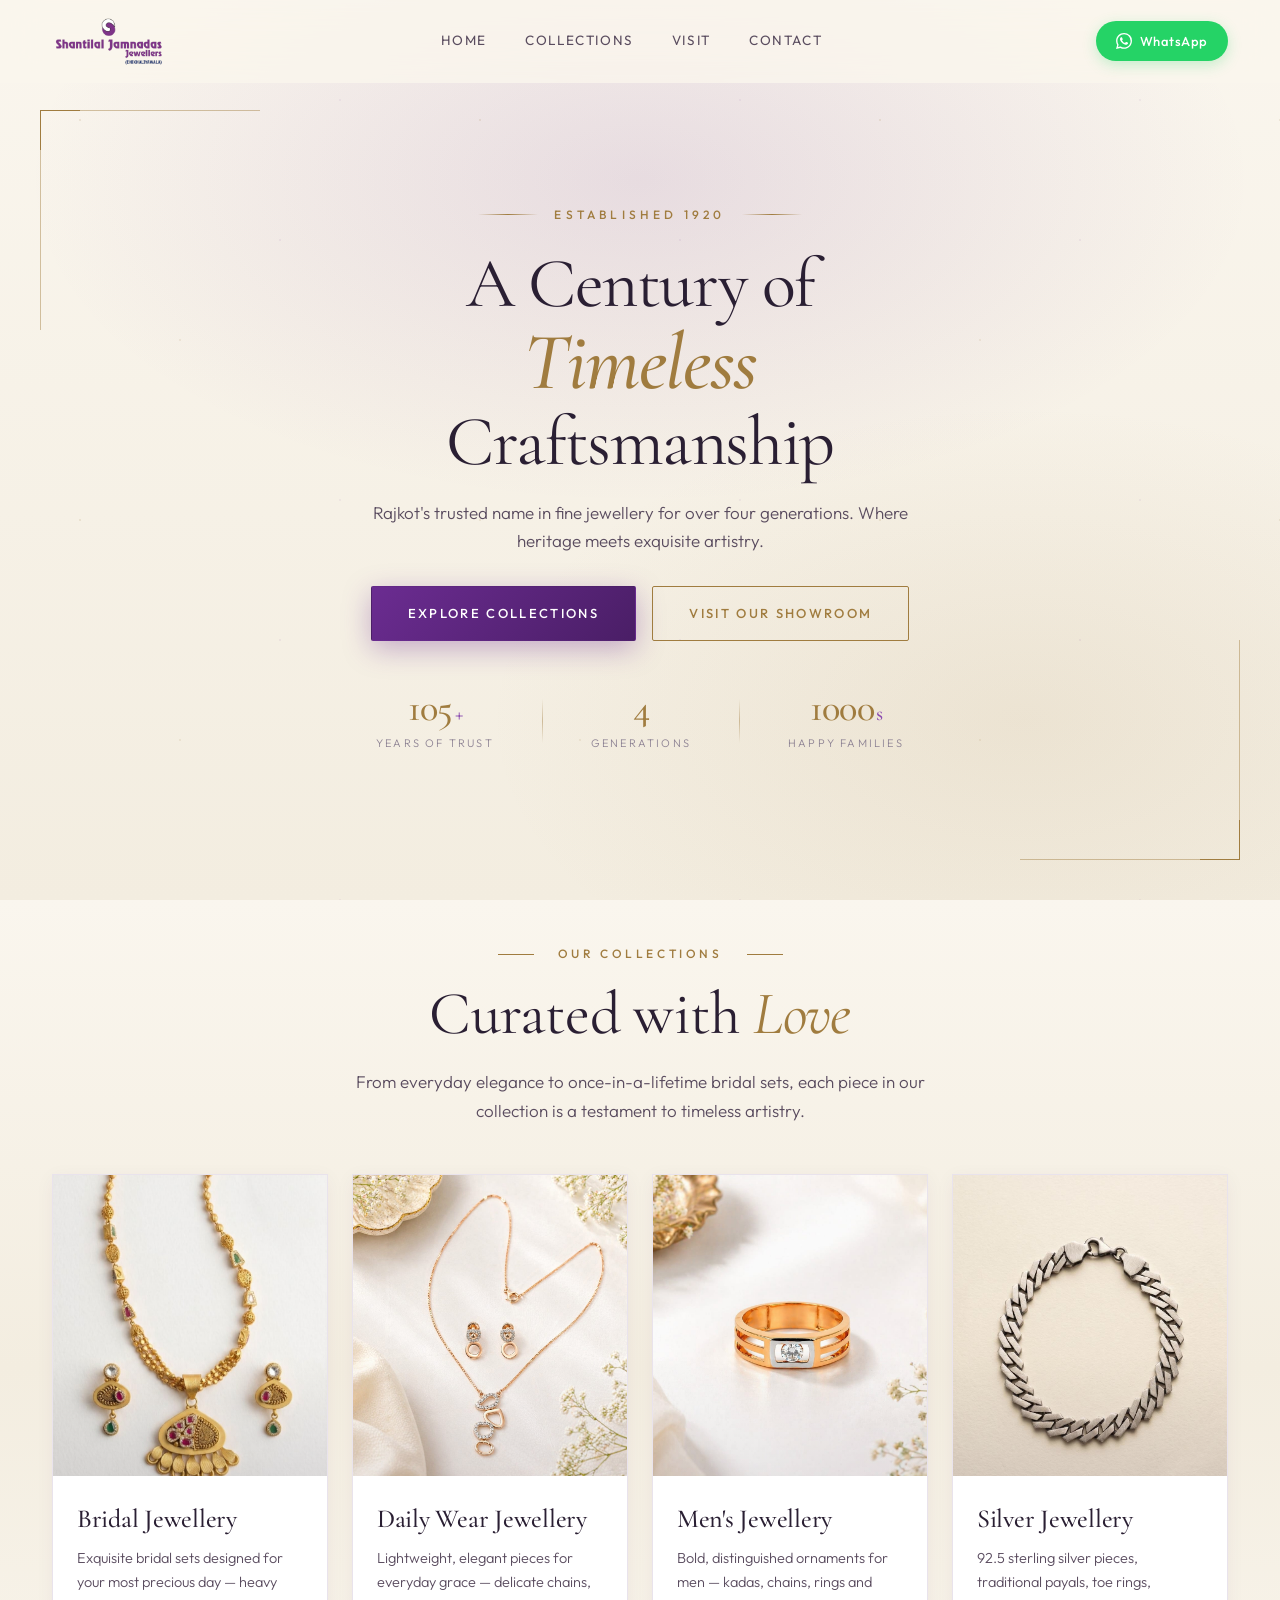
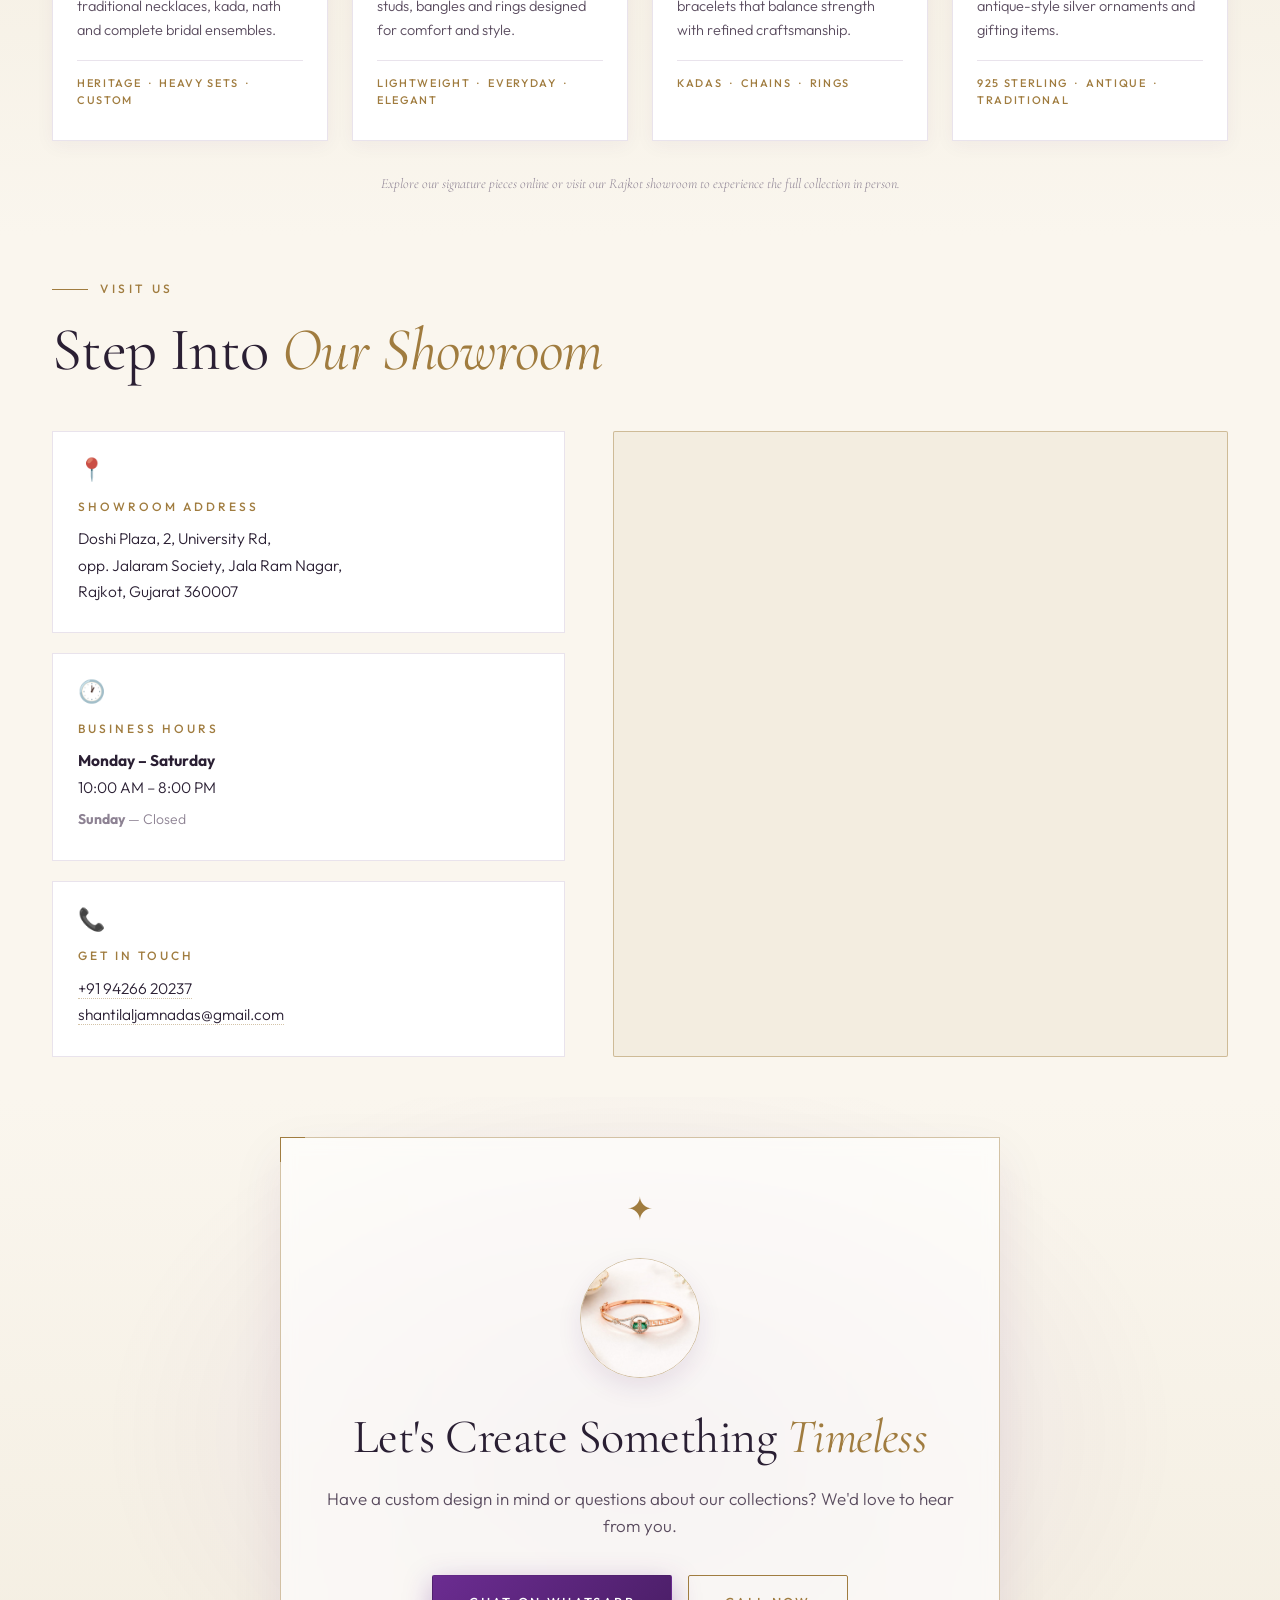
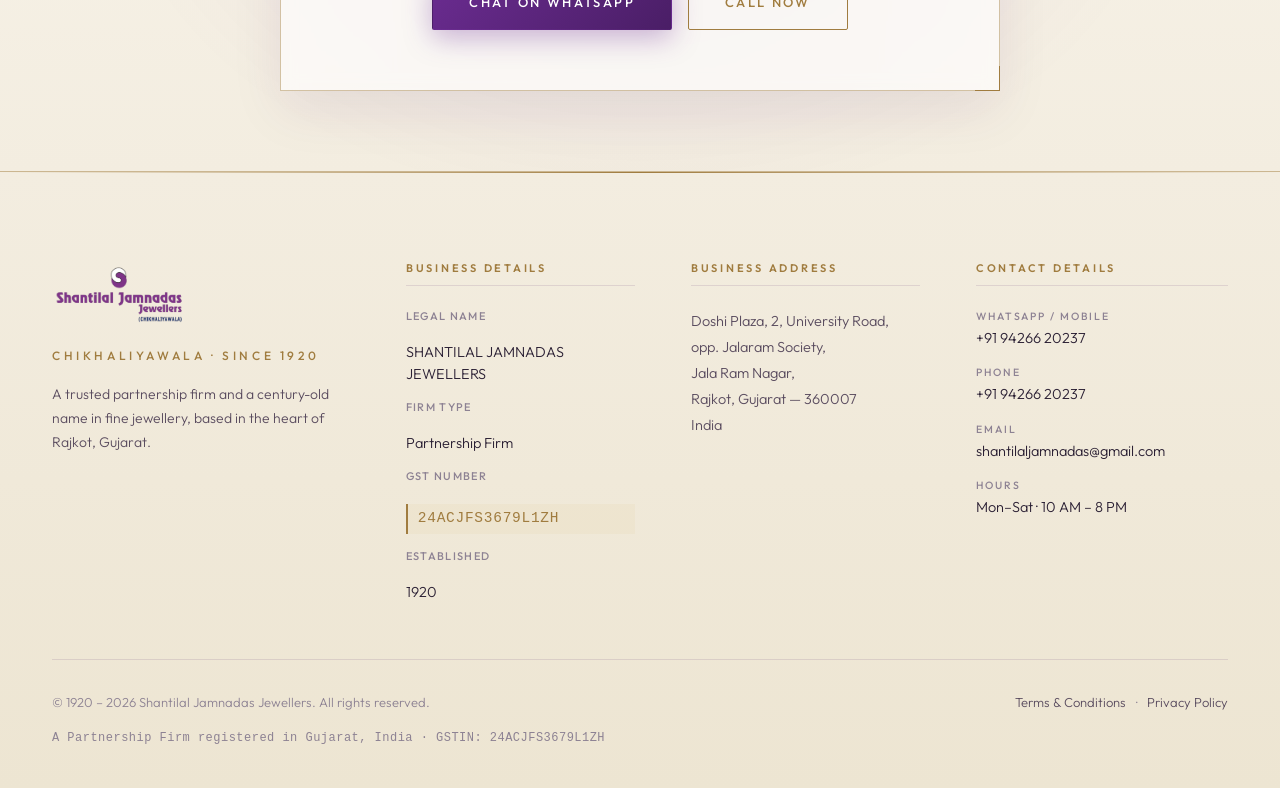
==== commit 84c8df3f: "feat: initialize git repository and add product assets" ====
--- a/index.html
+++ b/index.html
@@ -96,9 +96,9 @@
 
     <div class="collections__grid">
       <article class="collection-card">
-        <div class="collection-card__visual collection-card__visual--bridal">
-          <div class="collection-card__pattern" aria-hidden="true"></div>
-          <div class="collection-card__emblem">❦</div>
+        <div class="collection-card__visual">
+          <img src="assets/product/bridal_necklace.jpeg" alt="Bridal Jewellery Collection" class="collection-card__img" />
+          <div class="collection-card__overlay"></div>
         </div>
         <div class="collection-card__body">
           <h3>Bridal Jewellery</h3>
@@ -108,9 +108,9 @@
       </article>
 
       <article class="collection-card">
-        <div class="collection-card__visual collection-card__visual--daily">
-          <div class="collection-card__pattern" aria-hidden="true"></div>
-          <div class="collection-card__emblem">❖</div>
+        <div class="collection-card__visual">
+          <img src="assets/product/diamond_necklace_set.jpeg" alt="Daily Wear Jewellery Collection" class="collection-card__img" />
+          <div class="collection-card__overlay"></div>
         </div>
         <div class="collection-card__body">
           <h3>Daily Wear Jewellery</h3>
@@ -120,9 +120,9 @@
       </article>
 
       <article class="collection-card">
-        <div class="collection-card__visual collection-card__visual--mens">
-          <div class="collection-card__pattern" aria-hidden="true"></div>
-          <div class="collection-card__emblem">☗</div>
+        <div class="collection-card__visual">
+          <img src="assets/product/mens_ring.jpeg" alt="Men's Jewellery Collection" class="collection-card__img" />
+          <div class="collection-card__overlay"></div>
         </div>
         <div class="collection-card__body">
           <h3>Men's Jewellery</h3>
@@ -132,9 +132,9 @@
       </article>
 
       <article class="collection-card">
-        <div class="collection-card__visual collection-card__visual--silver">
-          <div class="collection-card__pattern" aria-hidden="true"></div>
-          <div class="collection-card__emblem">Ag</div>
+        <div class="collection-card__visual">
+          <img src="assets/product/silver_bracelet.jpeg" alt="Silver Jewellery Collection" class="collection-card__img" />
+          <div class="collection-card__overlay"></div>
         </div>
         <div class="collection-card__body">
           <h3>Silver Jewellery</h3>
@@ -145,7 +145,7 @@
     </div>
 
     <div class="collections__note">
-      <p>Full collection photographs coming soon. Visit our Rajkot showroom to experience the pieces in person.</p>
+      <p>Explore our signature pieces online or visit our Rajkot showroom to experience the full collection in person.</p>
     </div>
   </div>
 </section>
@@ -200,6 +200,9 @@
   <div class="container">
     <div class="contact-cta__inner">
       <div class="contact-cta__ornament" aria-hidden="true">✦</div>
+      <div class="contact-cta__visual">
+        <img src="assets/product/featured_emerald.jpeg" alt="Featured Jewellery" />
+      </div>
       <h2>Let's Create Something <em>Timeless</em></h2>
       <p>Have a custom design in mind or questions about our collections? We'd love to hear from you.</p>
       <div class="contact-cta__buttons">
--- a/style.css
+++ b/style.css
@@ -601,60 +601,38 @@
 }
 
 .collection-card__visual {
-  aspect-ratio: 1 / 1;
+  aspect-ratio: 1 / 1.1;
   position: relative;
   display: flex;
   align-items: center;
   justify-content: center;
   overflow: hidden;
-}
-.collection-card__visual--gold {
-  background:
-    radial-gradient(ellipse at 30% 30%, rgba(212, 175, 106, 0.35), transparent 60%),
-    linear-gradient(135deg, #faf0dc 0%, #ecdcb5 100%);
-}
-.collection-card__visual--diamond {
-  background:
-    radial-gradient(ellipse at 30% 30%, rgba(150, 185, 215, 0.3), transparent 60%),
-    linear-gradient(135deg, #f3f6fb 0%, #dce3ee 100%);
-}
-.collection-card__visual--silver {
-  background:
-    radial-gradient(ellipse at 30% 30%, rgba(160, 170, 185, 0.3), transparent 60%),
-    linear-gradient(135deg, #f2f2f5 0%, #dee0e6 100%);
-}
-.collection-card__visual--bridal {
-  background:
-    radial-gradient(ellipse at 30% 30%, rgba(184, 76, 124, 0.25), transparent 60%),
-    linear-gradient(135deg, #fbeef2 0%, #f1d8e1 100%);
-}
-.collection-card__visual--daily {
-  background:
-    radial-gradient(ellipse at 30% 30%, rgba(212, 175, 106, 0.32), transparent 60%),
-    linear-gradient(135deg, #fdf4df 0%, #f0deb4 100%);
-}
-.collection-card__visual--mens {
-  background:
-    radial-gradient(ellipse at 30% 30%, rgba(107, 100, 135, 0.25), transparent 60%),
-    linear-gradient(135deg, #eee8f3 0%, #d9d1e3 100%);
-}
-
-.collection-card__pattern {
-  position: absolute; inset: 0;
-  background-image:
-    repeating-linear-gradient(45deg, transparent 0 14px, rgba(212, 175, 106, 0.04) 14px 15px);
+  background: var(--bg-3);
+}
+
+.collection-card__img {
+  width: 100%;
+  height: 100%;
+  object-fit: cover;
+  transition: transform .8s var(--ease);
+}
+
+.collection-card__overlay {
+  position: absolute;
+  inset: 0;
+  background: linear-gradient(to bottom, transparent 60%, rgba(42, 31, 51, 0.15));
   pointer-events: none;
-}
-.collection-card__emblem {
-  font-family: var(--font-display);
-  font-size: 5.5rem;
-  font-weight: 500;
-  color: var(--gold-deep);
-  letter-spacing: -0.04em;
-  text-shadow: 0 2px 12px rgba(160, 124, 63, 0.25);
-  transition: transform .5s var(--ease);
-}
-.collection-card:hover .collection-card__emblem { transform: scale(1.08); }
+  opacity: 0.6;
+  transition: opacity .5s var(--ease);
+}
+
+.collection-card:hover .collection-card__img {
+  transform: scale(1.08);
+}
+
+.collection-card:hover .collection-card__overlay {
+  opacity: 0.3;
+}
 
 .collection-card__body {
   padding: 28px 24px 30px;
@@ -791,6 +769,20 @@
   backdrop-filter: blur(8px);
   box-shadow: 0 20px 50px rgba(74, 30, 102, 0.08);
   position: relative;
+}
+.contact-cta__visual {
+  width: 120px;
+  height: 120px;
+  margin: 0 auto 32px;
+  border-radius: 50%;
+  overflow: hidden;
+  border: 1px solid var(--line-strong);
+  box-shadow: 0 10px 25px rgba(74, 30, 102, 0.1);
+}
+.contact-cta__visual img {
+  width: 100%;
+  height: 100%;
+  object-fit: cover;
 }
 .contact-cta__inner::before,
 .contact-cta__inner::after {
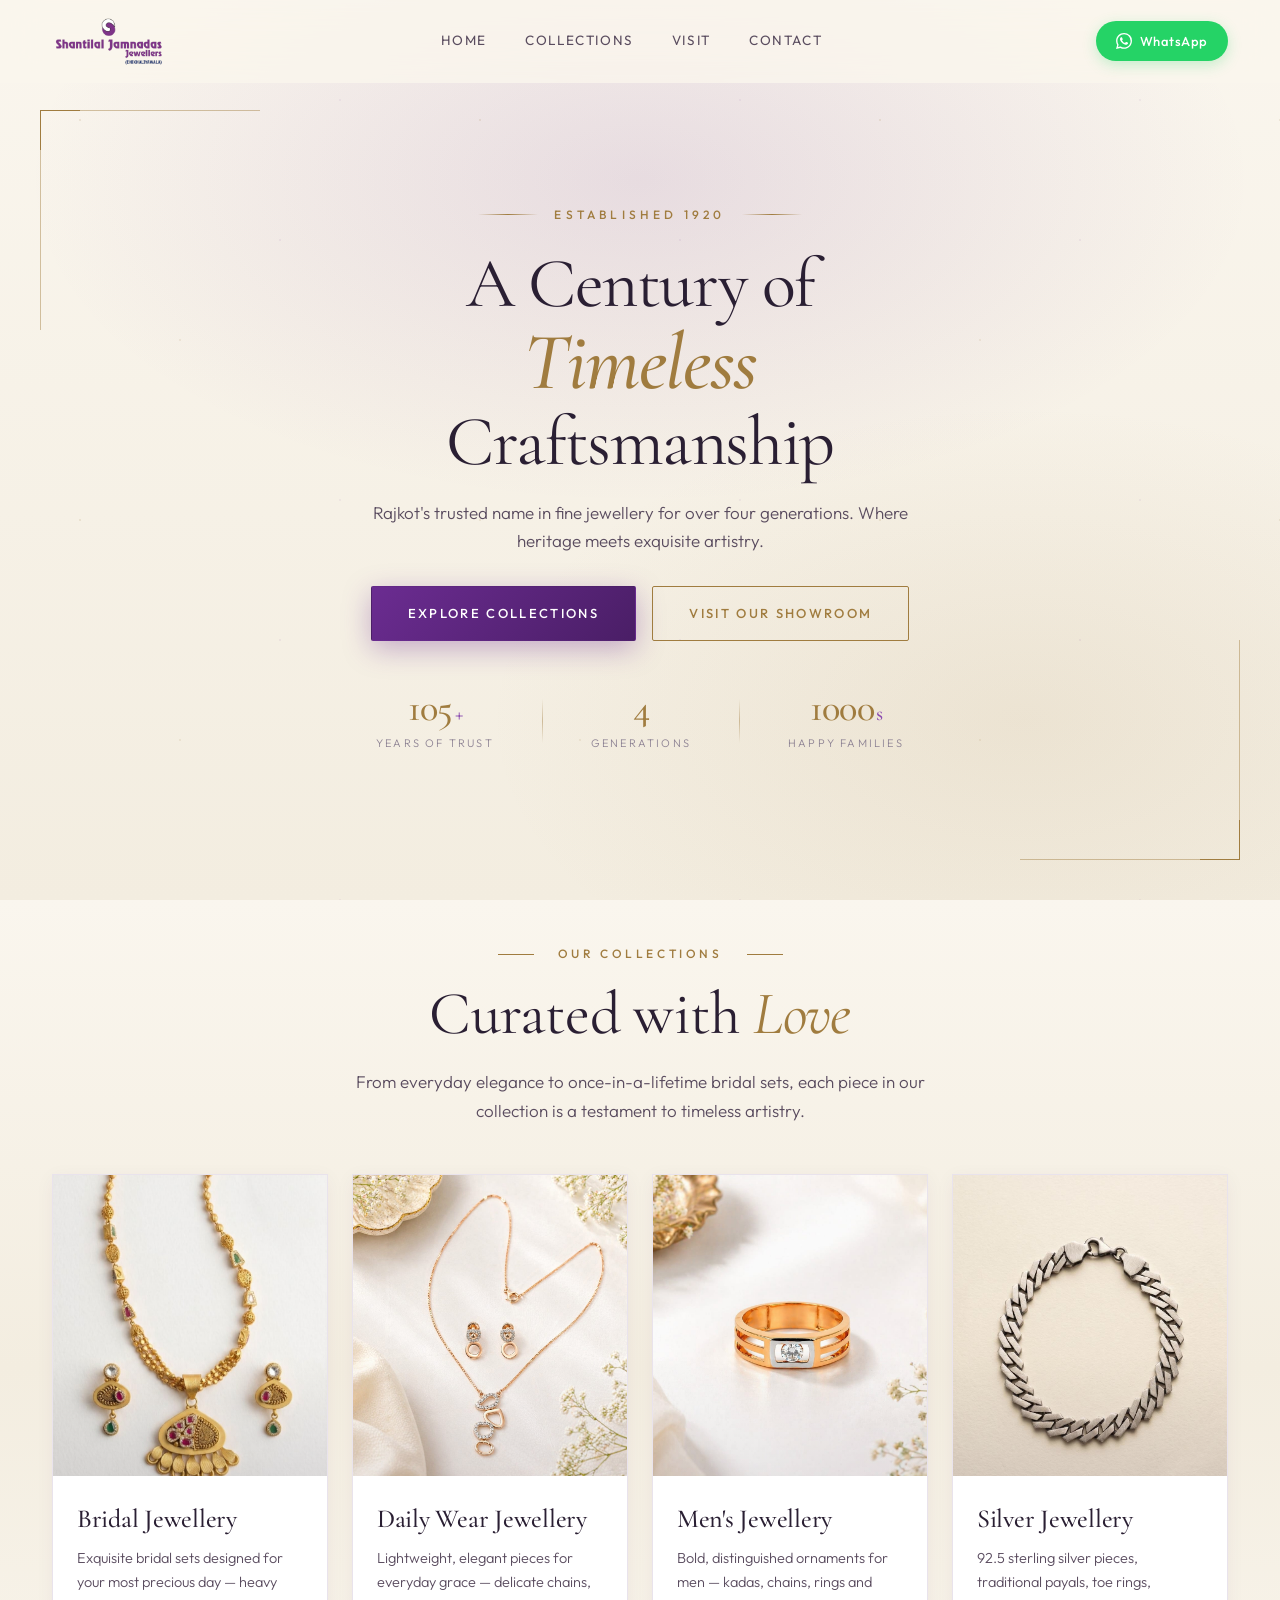
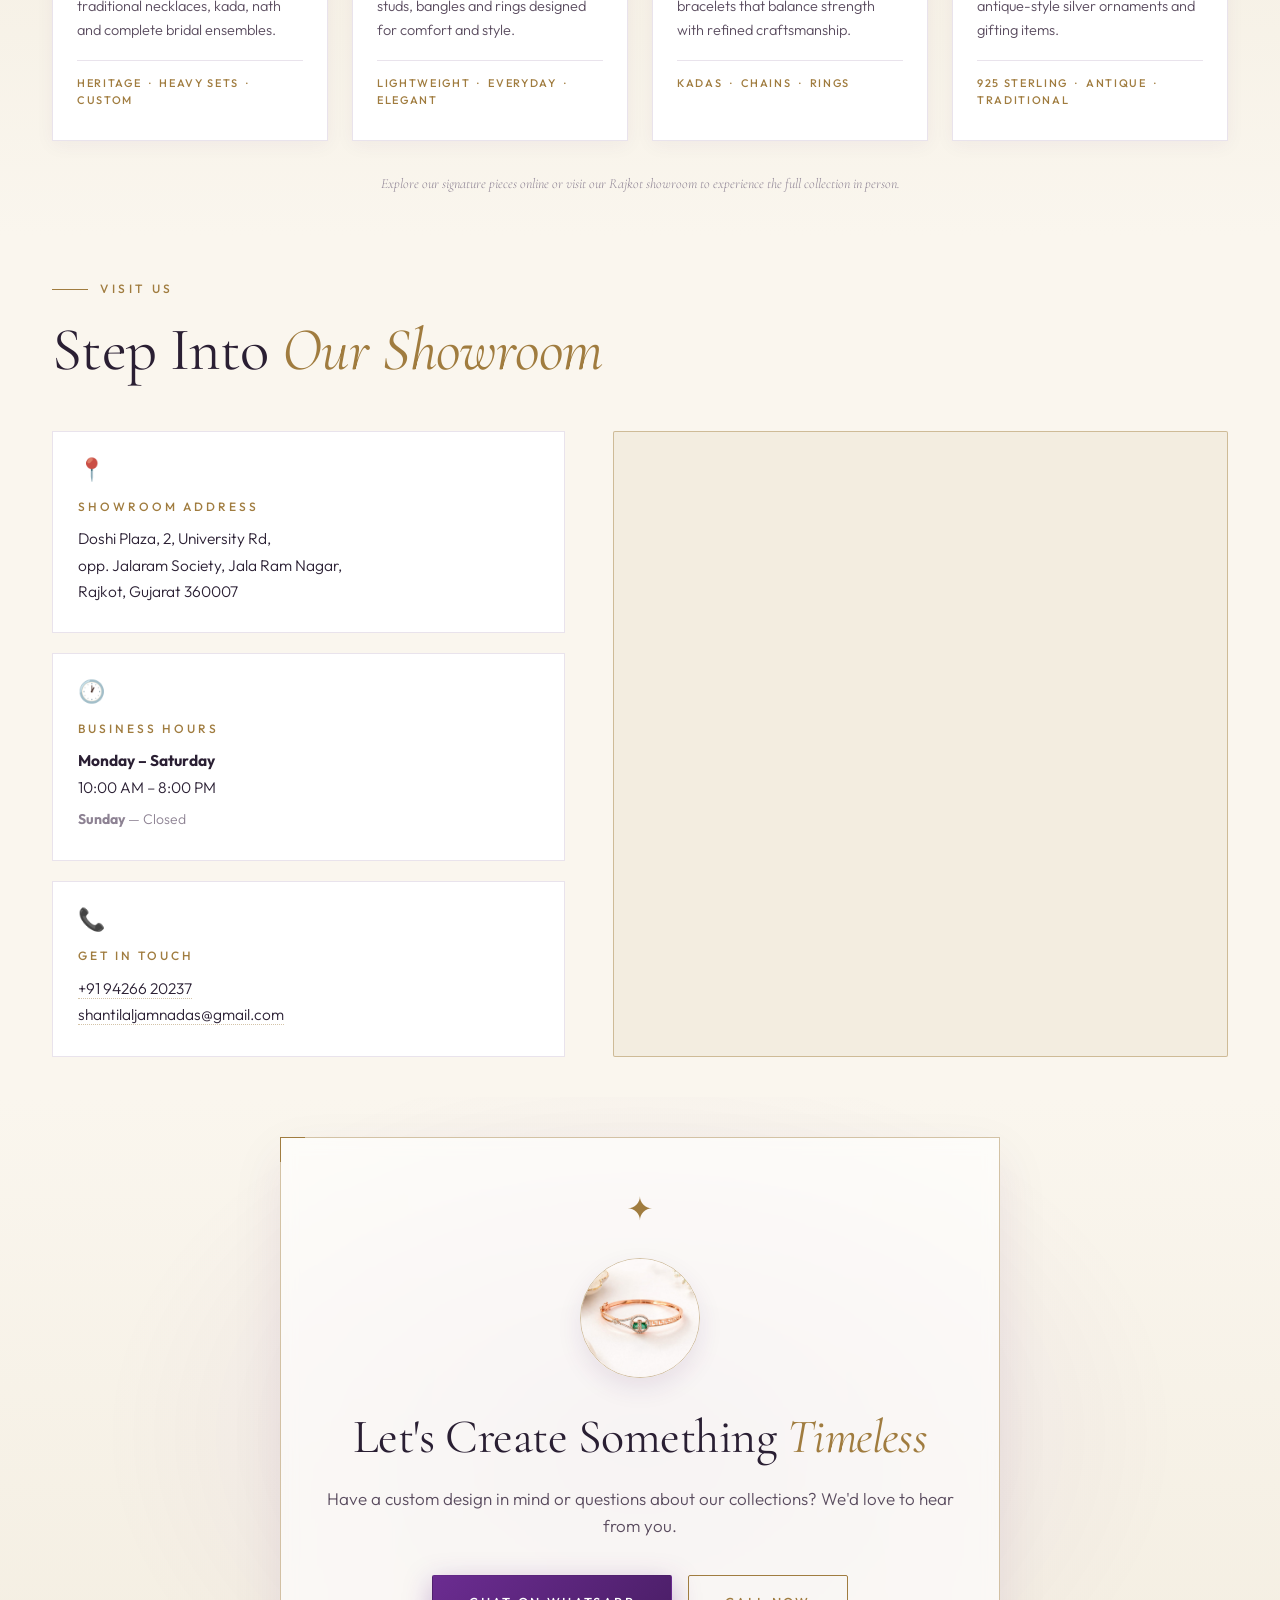
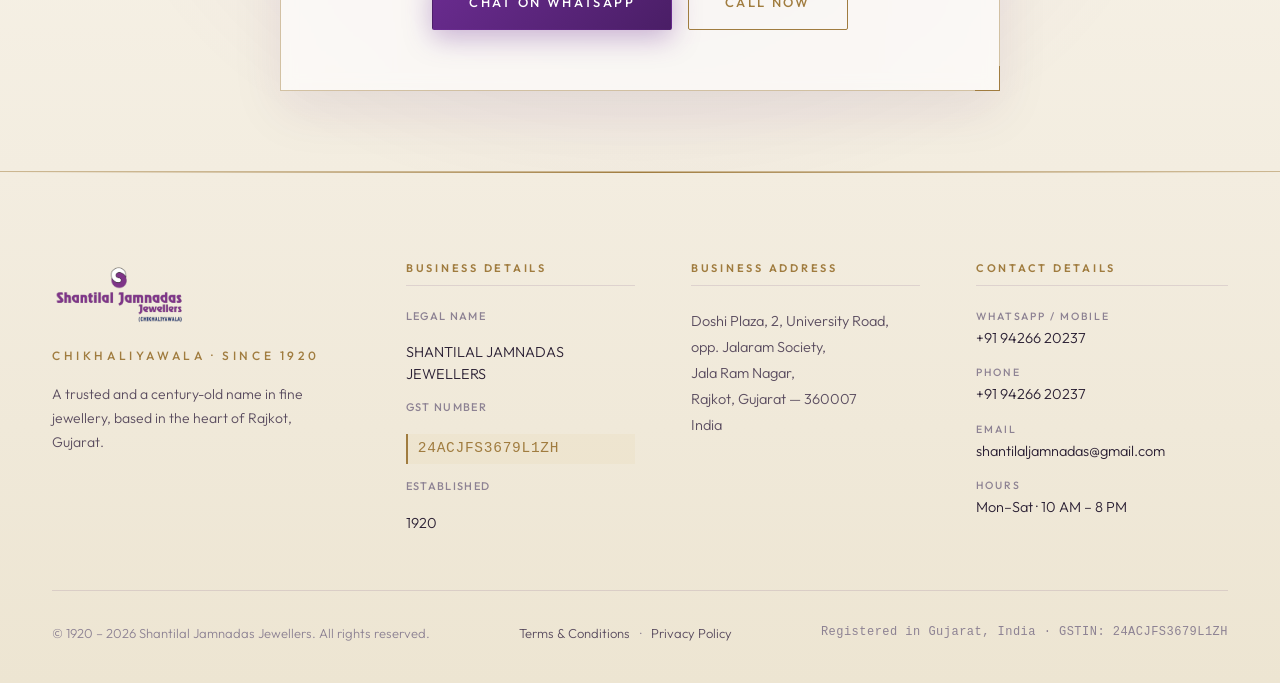
==== commit e1c16331: "init: initialize git repository and update project files" ====
--- a/index.html
+++ b/index.html
@@ -224,7 +224,7 @@
         <img src="assets/logo.png" alt="Shantilal Jamnadas Jewellers" class="footer__logo" />
         <p class="footer__tagline">Chikhaliyawala · Since 1920</p>
         <p class="footer__about">
-          A trusted partnership firm and a century-old name in fine jewellery, based in the
+          A trusted and a century-old name in fine jewellery, based in the
           heart of Rajkot, Gujarat.
         </p>
       </div>
@@ -234,9 +234,6 @@
         <dl class="footer__details">
           <dt>Legal Name</dt>
           <dd>SHANTILAL JAMNADAS JEWELLERS</dd>
-
-          <dt>Firm Type</dt>
-          <dd>Partnership Firm</dd>
 
           <dt>GST Number</dt>
           <dd class="footer__gst">24ACJFS3679L1ZH</dd>
@@ -287,7 +284,7 @@
         <span aria-hidden="true">·</span>
         <a href="privacy.html">Privacy Policy</a>
       </nav>
-      <p class="footer__legal">A Partnership Firm registered in Gujarat, India · GSTIN: 24ACJFS3679L1ZH</p>
+      <p class="footer__legal">Registered in Gujarat, India · GSTIN: 24ACJFS3679L1ZH</p>
     </div>
   </div>
 </footer>
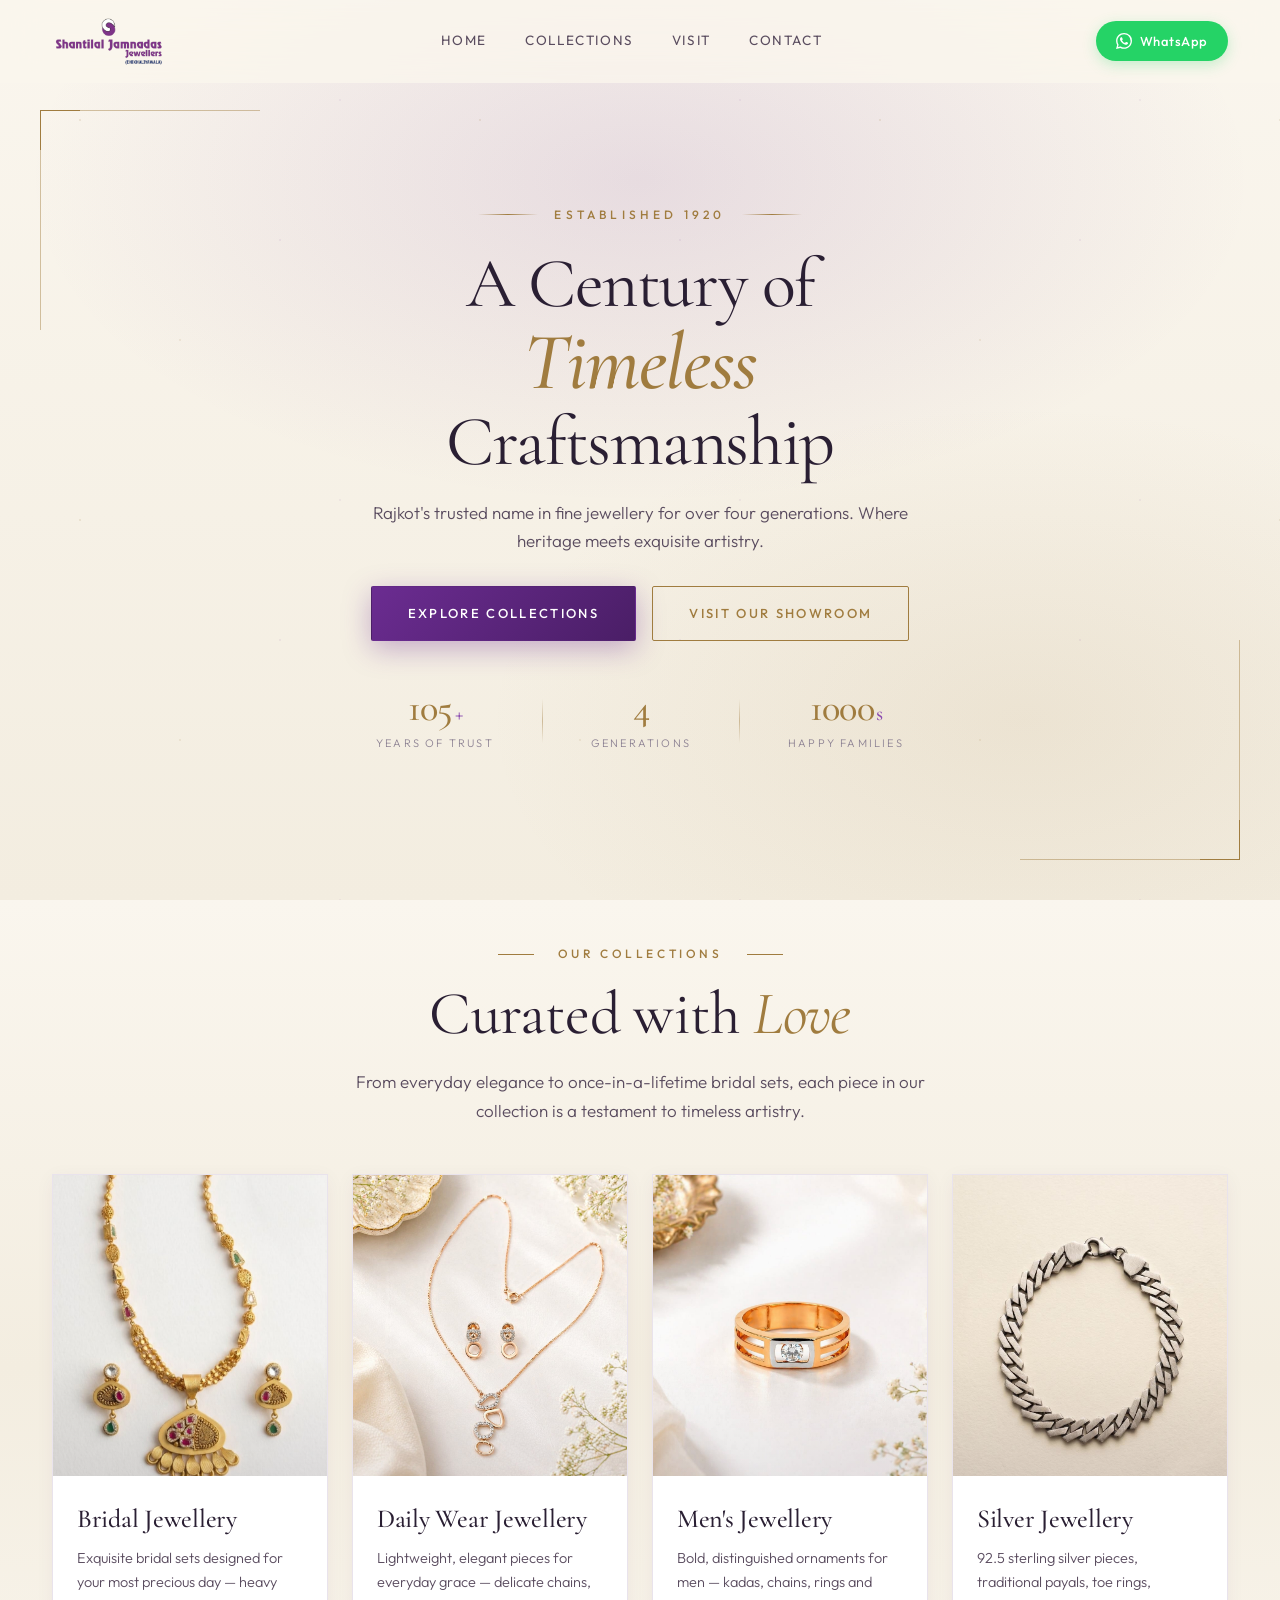
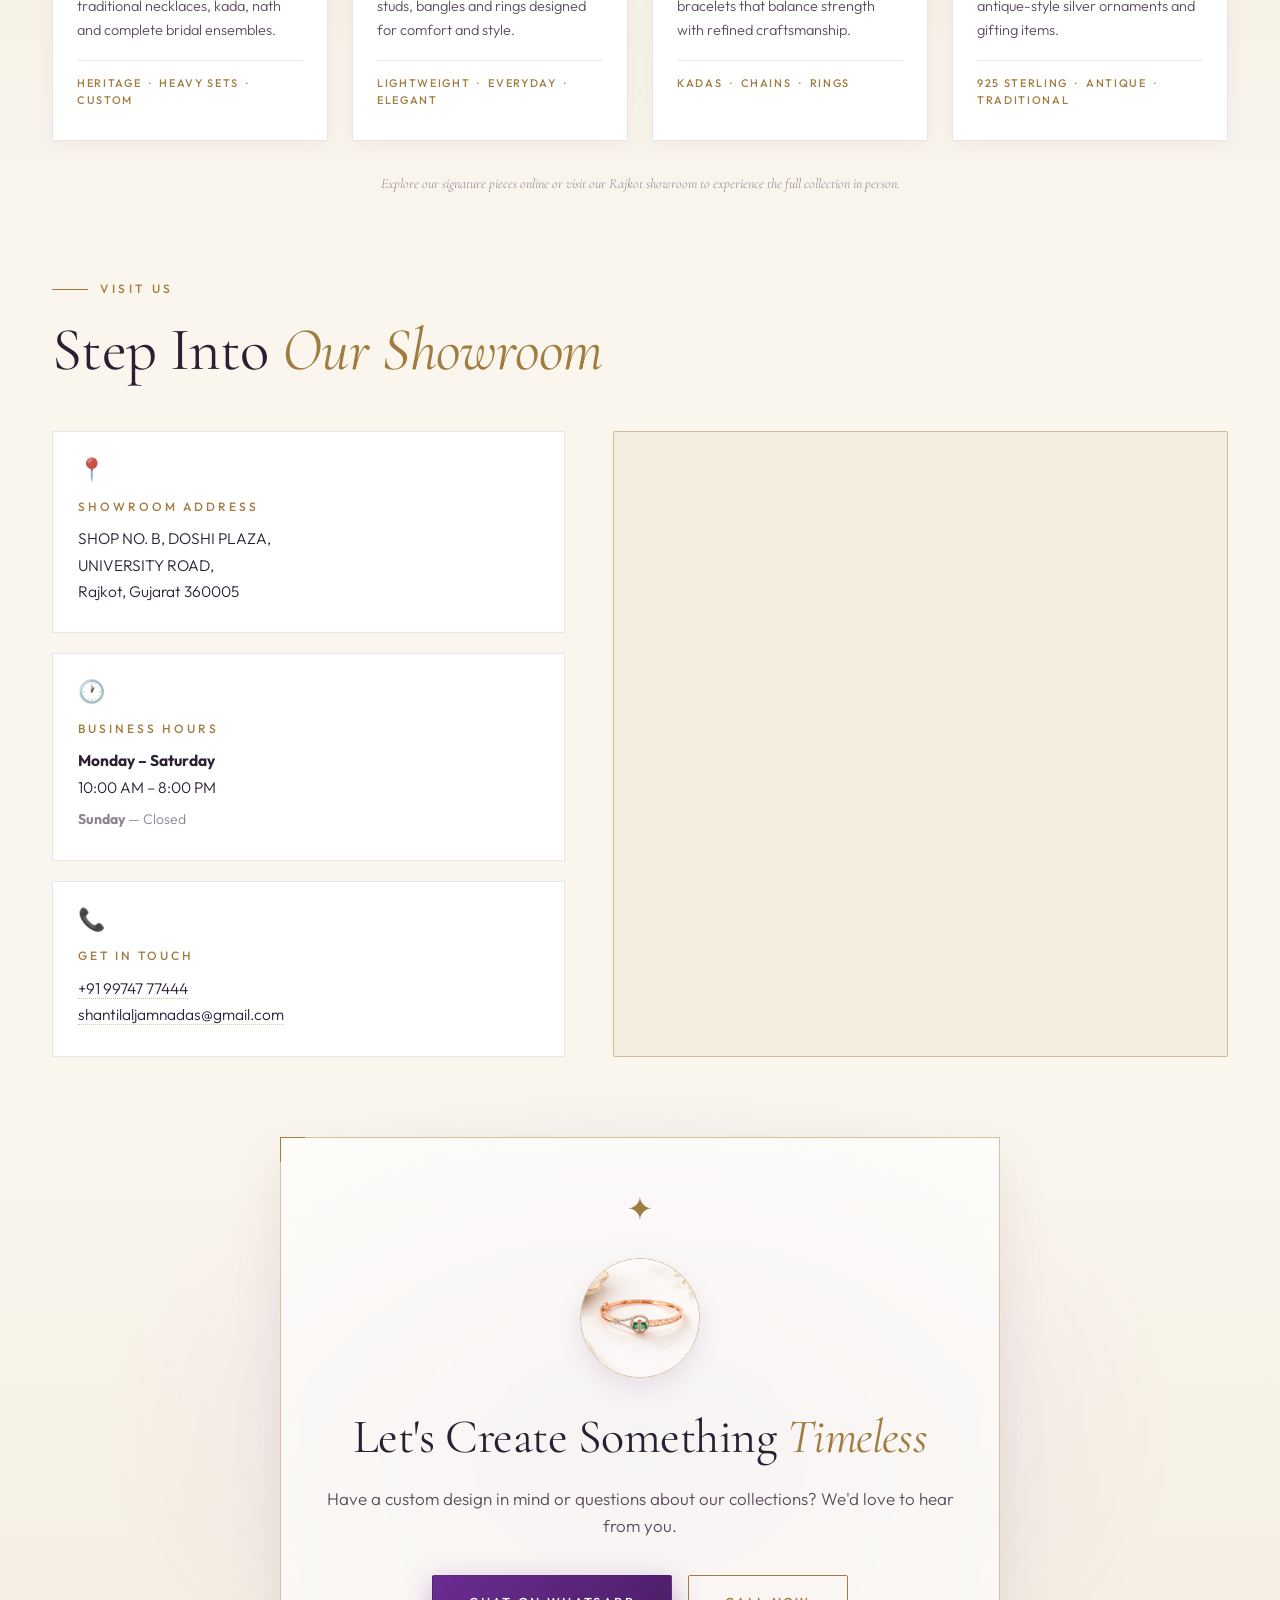
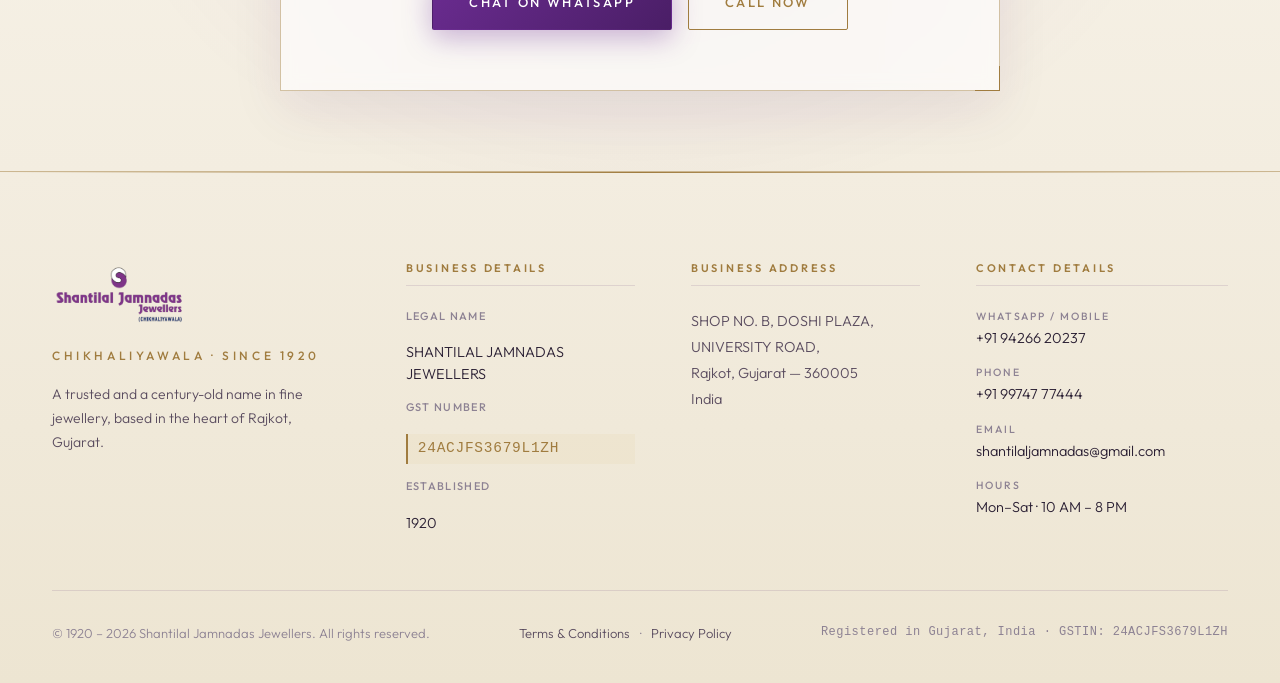
==== commit 20d8a8d8: "address changes" ====
--- a/index.html
+++ b/index.html
@@ -163,7 +163,7 @@
         <div class="visit-card">
           <div class="visit-card__icon">📍</div>
           <h4>Showroom Address</h4>
-          <p>Doshi Plaza, 2, University Rd,<br />opp. Jalaram Society, Jala Ram Nagar,<br />Rajkot, Gujarat 360007</p>
+          <p>SHOP NO. B, DOSHI PLAZA,<br />UNIVERSITY ROAD,<br />Rajkot, Gujarat 360005</p>
         </div>
 
         <div class="visit-card">
@@ -177,7 +177,7 @@
           <div class="visit-card__icon">📞</div>
           <h4>Get in Touch</h4>
           <p>
-            <a href="tel:+919426620237">+91 94266 20237</a><br />
+            <a href="tel:+919974777444">+91 99747 77444</a><br />
             <a href="mailto:shantilaljamnadas@gmail.com">shantilaljamnadas@gmail.com</a>
           </p>
         </div>
@@ -185,7 +185,7 @@
 
       <div class="visit__map">
         <iframe
-          src="https://www.google.com/maps?q=Doshi+Plaza,+University+Rd,+Jalaram+Society,+Rajkot,+Gujarat+360007&output=embed"
+          src="https://www.google.com/maps?q=SHOP+NO.+B,+DOSHI+PLAZA,+UNIVERSITY+ROAD,+RAJKOT,+Gujarat+360005&output=embed"
           width="100%" height="100%" style="border:0;" allowfullscreen="" loading="lazy"
           referrerpolicy="no-referrer-when-downgrade"
           title="Shantilal Jamnadas Jewellers — Rajkot Location">
@@ -209,7 +209,7 @@
         <a href="https://wa.me/919426620237" target="_blank" rel="noopener" class="btn btn--primary">
           Chat on WhatsApp
         </a>
-        <a href="tel:+919426620237" class="btn btn--ghost">Call Now</a>
+        <a href="tel:+919974777444" class="btn btn--ghost">Call Now</a>
       </div>
     </div>
   </div>
@@ -246,10 +246,9 @@
       <div class="footer__col">
         <h4>Business Address</h4>
         <address>
-          Doshi Plaza, 2, University Road,<br />
-          opp. Jalaram Society,<br />
-          Jala Ram Nagar,<br />
-          Rajkot, Gujarat — 360007<br />
+          SHOP NO. B, DOSHI PLAZA,<br />
+          UNIVERSITY ROAD,<br />
+          Rajkot, Gujarat — 360005<br />
           India
         </address>
       </div>
@@ -263,7 +262,7 @@
           </li>
           <li>
             <span class="footer__label">Phone</span>
-            <a href="tel:+919426620237">+91 94266 20237</a>
+            <a href="tel:+919974777444">+91 99747 77444</a>
           </li>
           <li>
             <span class="footer__label">Email</span>
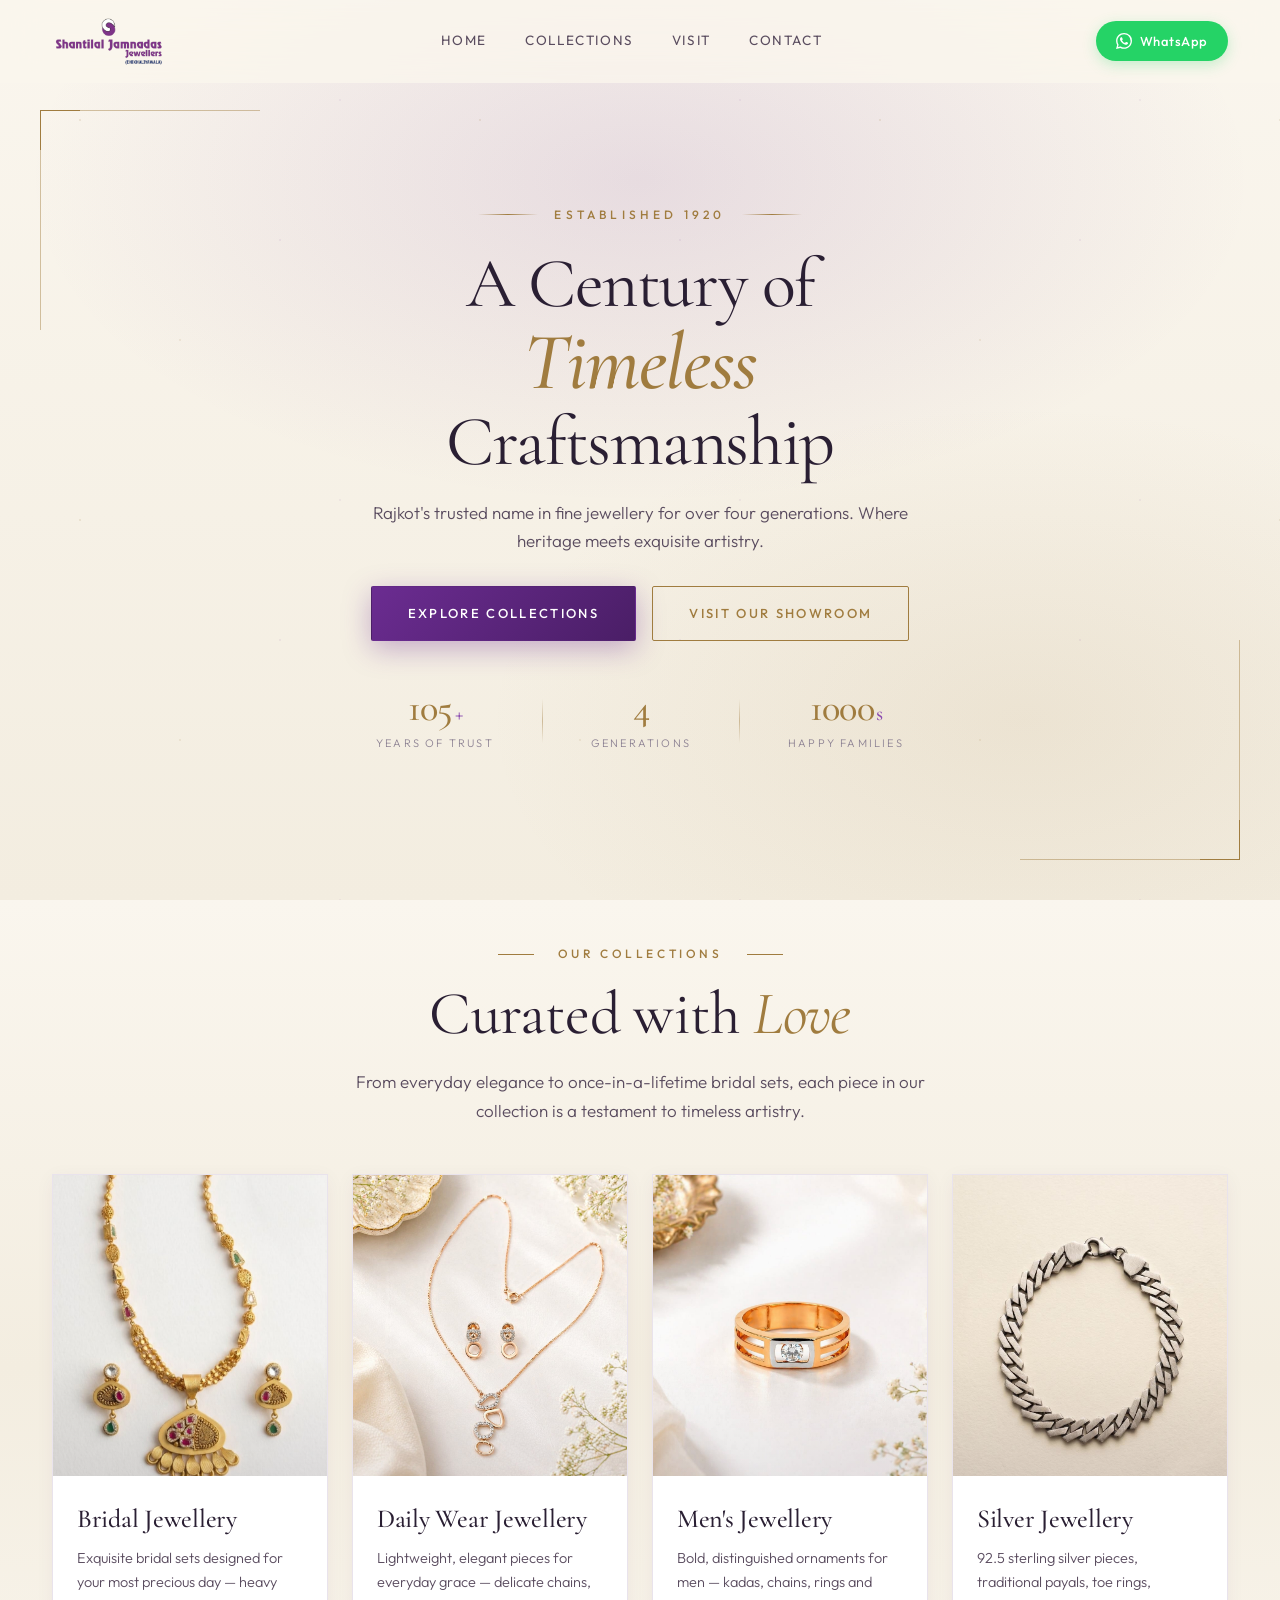
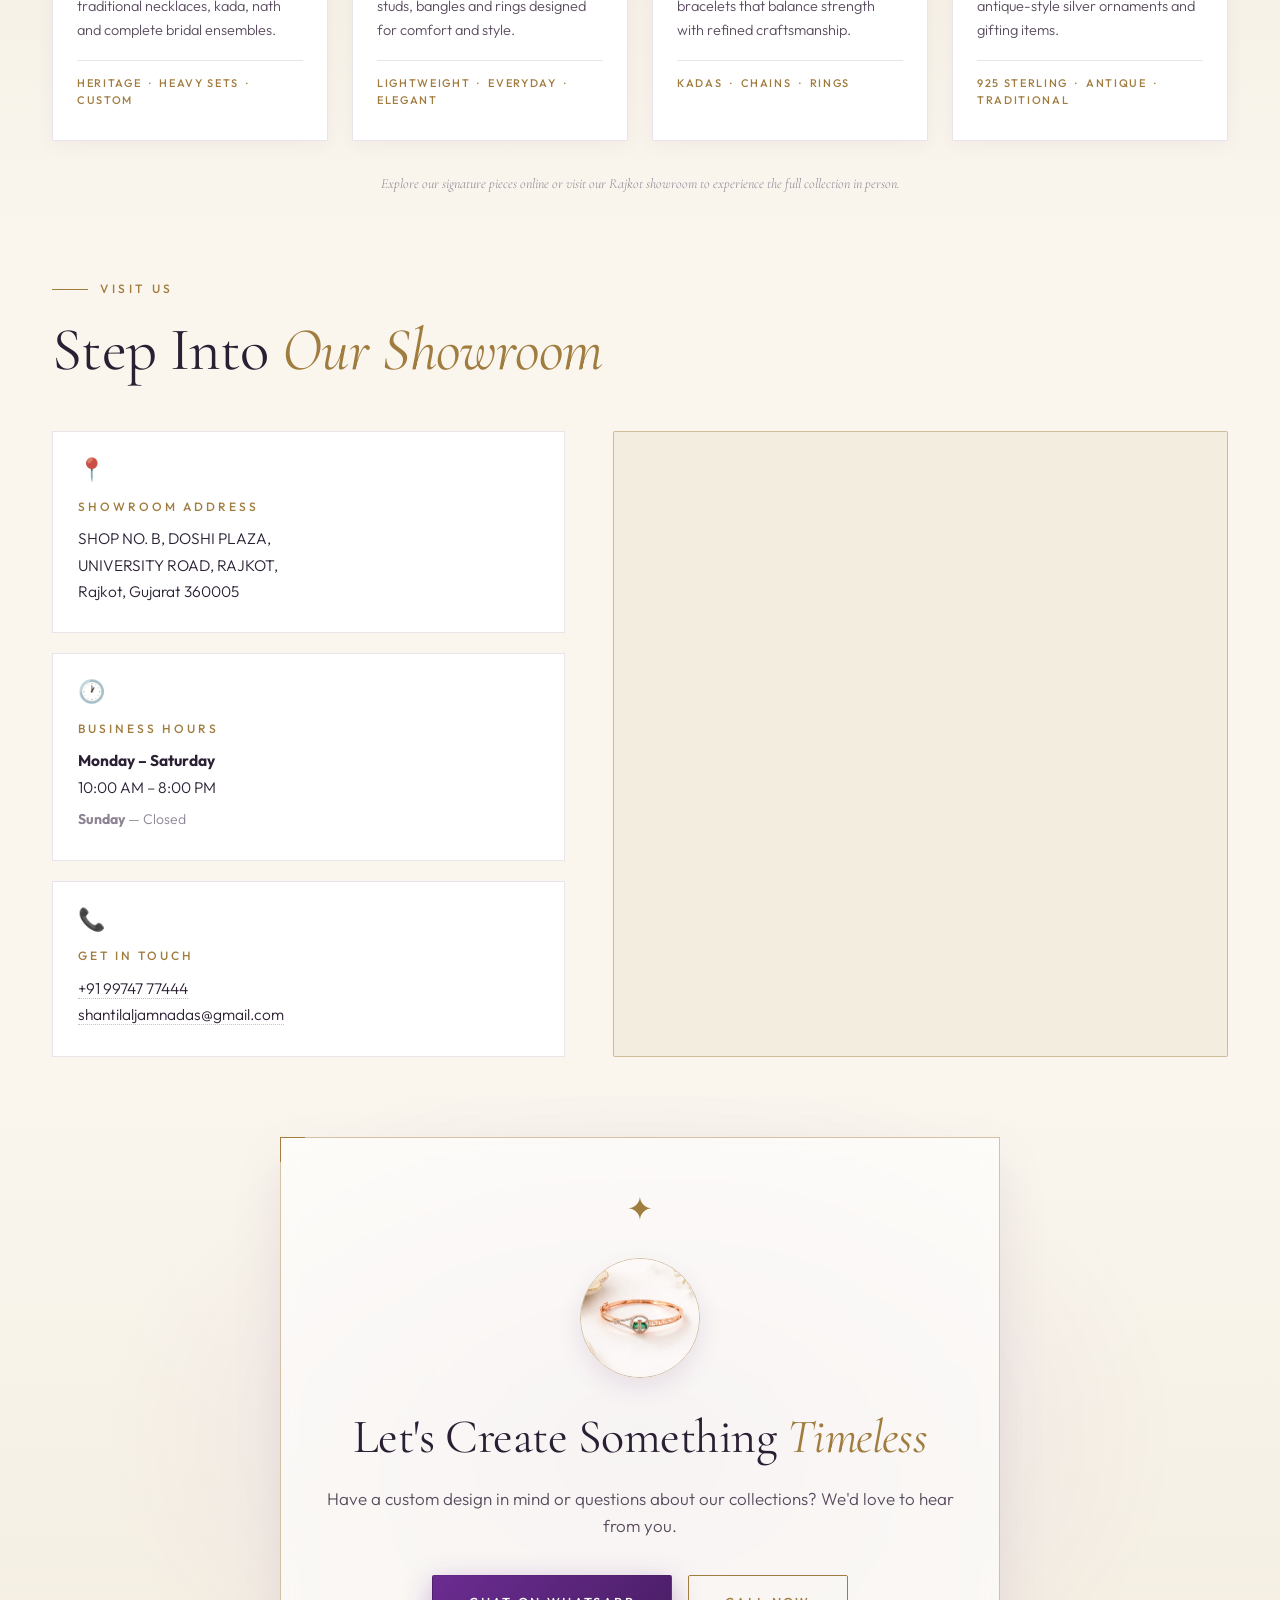
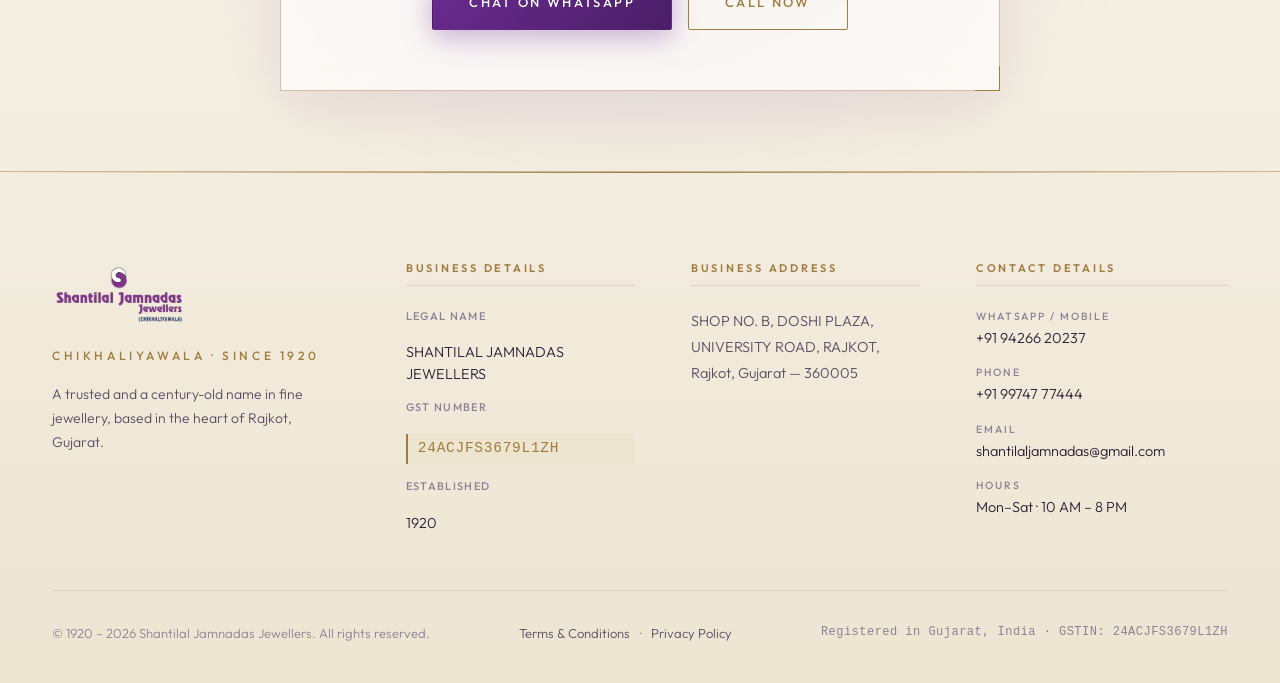
==== commit 39403e99: "update address" ====
--- a/index.html
+++ b/index.html
@@ -163,7 +163,7 @@
         <div class="visit-card">
           <div class="visit-card__icon">📍</div>
           <h4>Showroom Address</h4>
-          <p>SHOP NO. B, DOSHI PLAZA,<br />UNIVERSITY ROAD,<br />Rajkot, Gujarat 360005</p>
+          <p>SHOP NO. B, DOSHI PLAZA,<br />UNIVERSITY ROAD, RAJKOT,<br />Rajkot, Gujarat 360005</p>
         </div>
 
         <div class="visit-card">
@@ -185,7 +185,7 @@
 
       <div class="visit__map">
         <iframe
-          src="https://www.google.com/maps?q=SHOP+NO.+B,+DOSHI+PLAZA,+UNIVERSITY+ROAD,+RAJKOT,+Gujarat+360005&output=embed"
+          src="https://www.google.com/maps?q=SHOP+NO.+B,+DOSHI+PLAZA,+UNIVERSITY+ROAD,+RAJKOT,+Rajkot,+Gujarat,+360005&output=embed"
           width="100%" height="100%" style="border:0;" allowfullscreen="" loading="lazy"
           referrerpolicy="no-referrer-when-downgrade"
           title="Shantilal Jamnadas Jewellers — Rajkot Location">
@@ -247,9 +247,8 @@
         <h4>Business Address</h4>
         <address>
           SHOP NO. B, DOSHI PLAZA,<br />
-          UNIVERSITY ROAD,<br />
-          Rajkot, Gujarat — 360005<br />
-          India
+          UNIVERSITY ROAD, RAJKOT,<br />
+          Rajkot, Gujarat — 360005
         </address>
       </div>
 
